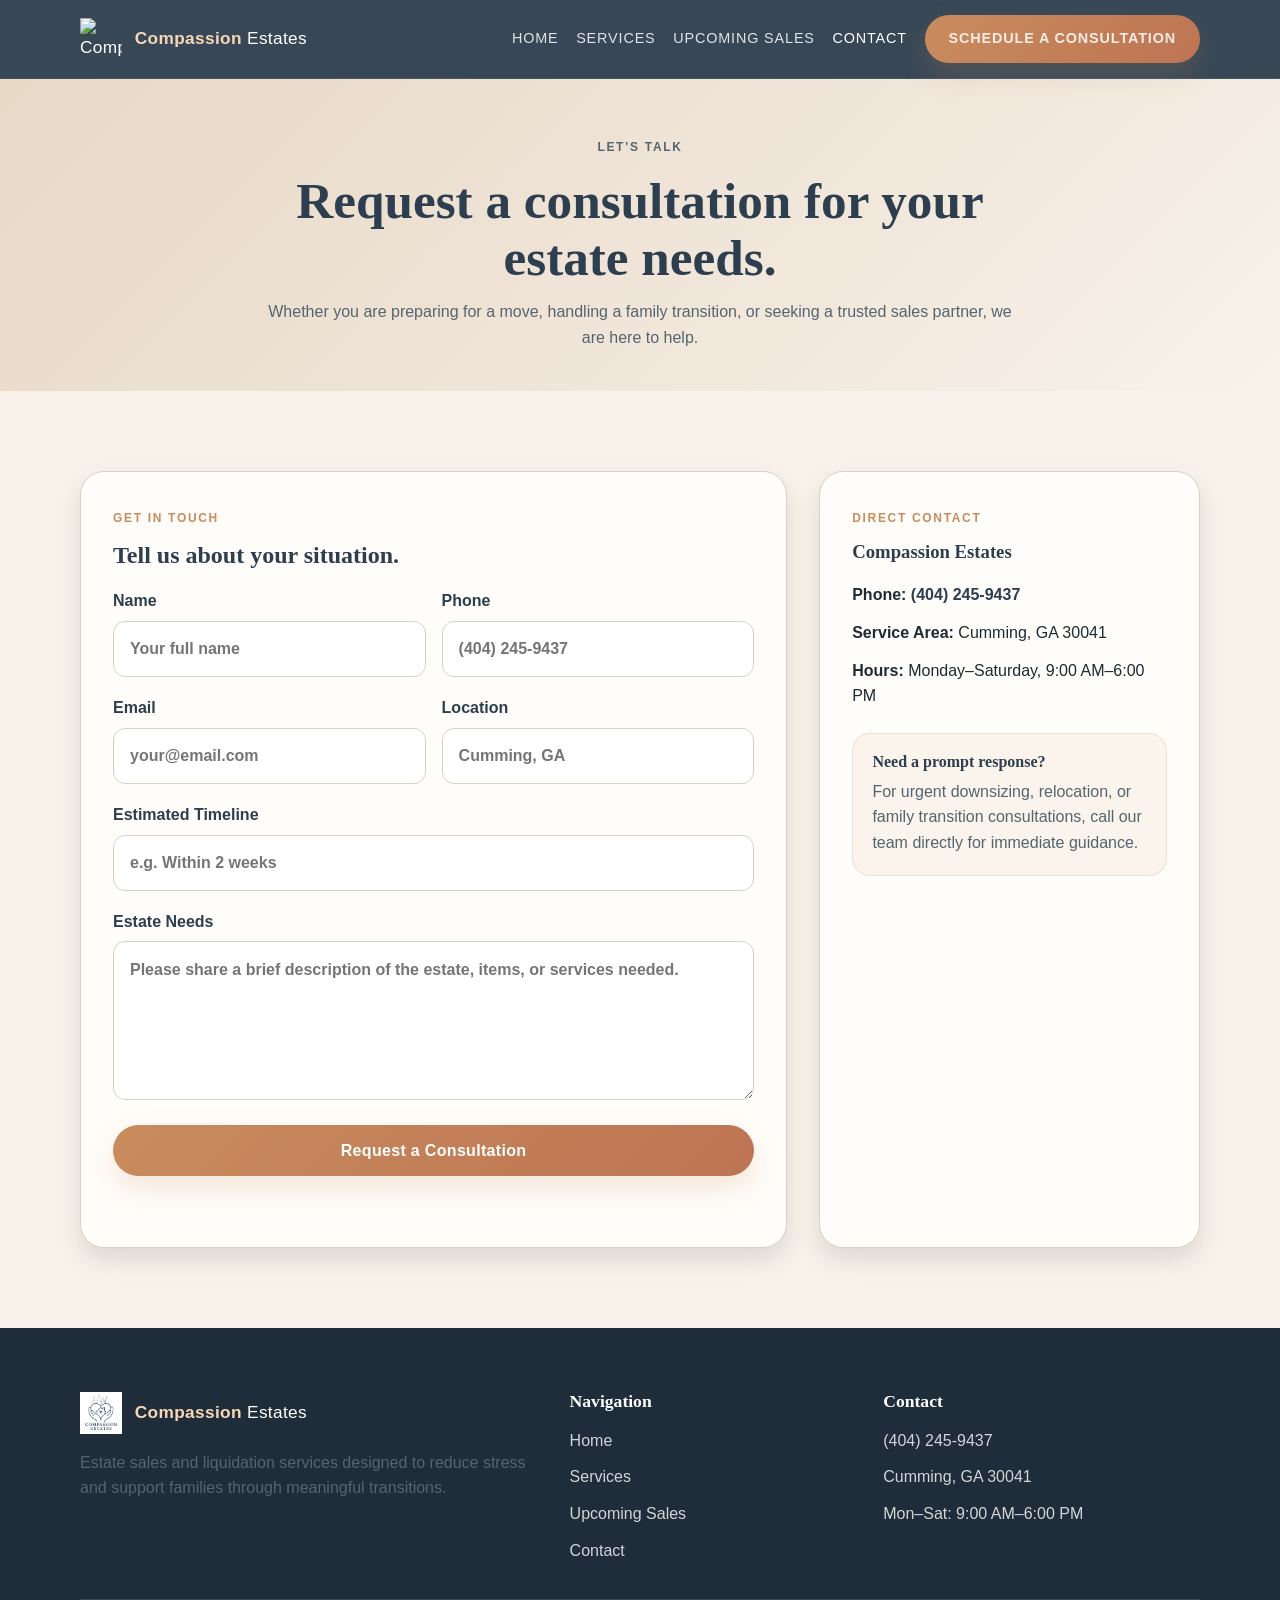
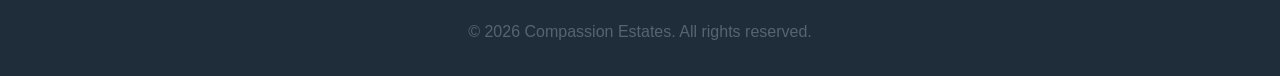
==== contact.html @ d1c79987 "Fix footer logo branding" ====
<!DOCTYPE html>
<html lang="en">
  <head>
    <meta charset="UTF-8" />
    <meta name="viewport" content="width=device-width, initial-scale=1.0" />
    <meta
      name="description"
      content="Request a compassionate consultation with Compassion Estates for estate sales, downsizing, and liquidation support in Cumming, GA."
    />
    <title>Contact & Consultation | Compassion Estates</title>
    <link rel="icon" type="image/svg+xml" href="public/logo-mark.svg" />
    <link rel="stylesheet" href="style.css" />
  </head>
  <body>
    <header class="site-header">
      <div class="container header-inner">
        <a class="brand" href="index.html" aria-label="Compassion Estates home page">
          <img src="public/logo-mark.svg" alt="Compassion Estates logo" />
          <span><strong>Compassion</strong> Estates</span>
        </a>

        <button class="nav-toggle" aria-label="Toggle navigation" aria-expanded="false">
          Menu
        </button>

        <nav class="nav-links" aria-label="Main navigation">
          <a href="index.html">Home</a>
          <a href="services.html">Services</a>
          <a href="sales.html">Upcoming Sales</a>
          <a href="contact.html" class="active">Contact</a>
          <a class="btn btn-primary" href="contact.html">Schedule a Consultation</a>
        </nav>
      </div>
    </header>

    <main>
      <section class="page-hero compact">
        <div class="container narrow">
          <p class="eyebrow">Let’s talk</p>
          <h1>Request a consultation for your estate needs.</h1>
          <p>
            Whether you are preparing for a move, handling a family transition, or seeking a trusted sales partner, we are here to help.
          </p>
        </div>
      </section>

      <section class="section contact-layout">
        <div class="container contact-grid">
          <div class="contact-panel">
            <p class="eyebrow accent">Get in touch</p>
            <h2>Tell us about your situation.</h2>
            <form id="contact-form" novalidate>
              <div class="form-row">
                <label>
                  Name
                  <input type="text" name="name" placeholder="Your full name" />
                </label>
                <label>
                  Phone
                  <input type="tel" name="phone" placeholder="(404) 245-9437" />
                </label>
              </div>

              <div class="form-row">
                <label>
                  Email
                  <input type="email" name="email" placeholder="your@email.com" />
                </label>
                <label>
                  Location
                  <input type="text" name="location" placeholder="Cumming, GA" />
                </label>
              </div>

              <label>
                Estimated Timeline
                <input type="text" name="timeline" placeholder="e.g. Within 2 weeks" />
              </label>

              <label>
                Estate Needs
                <textarea name="description" rows="5" placeholder="Please share a brief description of the estate, items, or services needed."></textarea>
              </label>

              <button type="submit" class="btn btn-primary btn-wide">Request a Consultation</button>
              <p class="form-message" aria-live="polite"></p>
            </form>
          </div>

          <aside class="info-panel contact-details">
            <p class="eyebrow accent">Direct contact</p>
            <h3>Compassion Estates</h3>
            <ul class="detail-list">
              <li><strong>Phone:</strong> <a href="tel:4042459437">(404) 245-9437</a></li>
              <li><strong>Service Area:</strong> Cumming, GA 30041</li>
              <li><strong>Hours:</strong> Monday–Saturday, 9:00 AM–6:00 PM</li>
            </ul>

            <div class="mini-card">
              <h4>Need a prompt response?</h4>
              <p>For urgent downsizing, relocation, or family transition consultations, call our team directly for immediate guidance.</p>
            </div>
          </aside>
        </div>
      </section>
    </main>

    <footer class="site-footer">
      <div class="container footer-grid">
        <div>
          <a class="brand footer-brand" href="index.html">
            <img src="images/Logo.jpg" alt="Compassion Estates logo" />
            <span><strong>Compassion</strong> Estates</span>
          </a>
          <p>Estate sales and liquidation services designed to reduce stress and support families through meaningful transitions.</p>
        </div>

        <div>
          <h3>Navigation</h3>
          <ul class="footer-links">
            <li><a href="index.html">Home</a></li>
            <li><a href="services.html">Services</a></li>
            <li><a href="sales.html">Upcoming Sales</a></li>
            <li><a href="contact.html">Contact</a></li>
          </ul>
        </div>

        <div>
          <h3>Contact</h3>
          <ul class="footer-links">
            <li><a href="tel:4042459437">(404) 245-9437</a></li>
            <li>Cumming, GA 30041</li>
            <li>Mon–Sat: 9:00 AM–6:00 PM</li>
          </ul>
        </div>
      </div>

      <div class="container footer-bottom">
        <p>© <span id="year"></span> Compassion Estates. All rights reserved.</p>
      </div>
    </footer>

    <script src="script.js"></script>
  </body>
</html>
---- style.css ----
:root {
  --bg: #f8f2ea;
  --panel: #fffdf9;
  --section-soft: #f1ebe3;
  --deep-navy: #2d3e4f;
  --navy: #3d5168;
  --slate: #5a6b7a;
  --warm: #c98c5d;
  --gold: #d9b57d;
  --sage: #dfe7e1;
  --line: #d9d1c7;
  --ink: #1e2b33;
  --muted: #54656f;
  --success: #2d6a4f;
  --danger: #b65252;
  --shadow: rgba(29, 42, 52, 0.12);
}

* {
  box-sizing: border-box;
  margin: 0;
  padding: 0;
}

html {
  scroll-behavior: smooth;
}

body {
  margin: 0;
  background: var(--bg);
  color: var(--ink);
  font-family: "Segoe UI", Arial, sans-serif;
  line-height: 1.6;
}

img {
  max-width: 100%;
  display: block;
}

a {
  color: inherit;
  text-decoration: none;
}

button,
input,
textarea {
  font: inherit;
}

.container {
  width: min(1120px, calc(100% - 2rem));
  margin: 0 auto;
}

.site-header {
  position: sticky;
  top: 0;
  z-index: 20;
  background: rgba(45, 62, 79, 0.95);
  backdrop-filter: blur(6px);
  border-bottom: 1px solid rgba(255, 255, 255, 0.08);
}

.header-inner {
  display: flex;
  align-items: center;
  justify-content: space-between;
  gap: 1rem;
  min-height: 78px;
}

.brand {
  display: inline-flex;
  align-items: center;
  gap: 0.8rem;
  color: #fff;
  font-size: 1.08rem;
  letter-spacing: 0.02em;
}

.brand img {
  width: 42px;
  height: 42px;
}

.brand strong {
  color: #f7d8b5;
}

.nav-links {
  display: flex;
  align-items: center;
  gap: 1.1rem;
}

.nav-links a {
  color: rgba(255, 255, 255, 0.85);
  font-size: 0.9rem;
  text-transform: uppercase;
  letter-spacing: 0.06em;
  transition: color 0.2s ease;
}

.nav-links a:hover,
.nav-links a.active {
  color: #fff;
}

.nav-toggle {
  display: none;
  border: 1px solid rgba(255, 255, 255, 0.3);
  background: transparent;
  color: white;
  padding: 0.45rem 0.8rem;
  border-radius: 999px;
  cursor: pointer;
}

.btn {
  display: inline-flex;
  align-items: center;
  justify-content: center;
  border-radius: 999px;
  padding: 0.8rem 1.5rem;
  font-weight: 700;
  letter-spacing: 0.02em;
  transition: transform 0.2s ease, box-shadow 0.2s ease, background 0.2s ease;
}

.btn:hover {
  transform: translateY(-2px);
}

.btn-primary {
  background: linear-gradient(135deg, var(--warm), #bd7453);
  color: #fff;
  box-shadow: 0 12px 28px rgba(201, 140, 93, 0.2);
}

.btn-secondary {
  background: transparent;
  color: var(--deep-navy);
  border: 1px solid var(--deep-navy);
}

.hero {
  background: linear-gradient(135deg, #2d3e4f 0%, #4f6279 100%);
  color: white;
  padding: 5rem 0 4rem;
}

.hero-grid {
  display: grid;
  grid-template-columns: 1.15fr 0.85fr;
  align-items: center;
  gap: 3rem;
}

.eyebrow {
  display: inline-block;
  margin-bottom: 0.9rem;
  color: #f4d8b6;
  font-size: 0.75rem;
  font-weight: 700;
  letter-spacing: 0.14em;
  text-transform: uppercase;
}

.eyebrow.accent {
  color: var(--warm);
}

.hero h1,
h1, h2, h3, h4 {
  font-family: Georgia, "Times New Roman", serif;
  line-height: 1.12;
}

.hero h1 {
  font-size: clamp(2.8rem, 5vw, 5rem);
  max-width: 620px;
  margin-bottom: 1rem;
}

.hero-copy p {
  max-width: 600px;
  font-size: 1.08rem;
  color: rgba(255, 255, 255, 0.8);
}

.hero-actions {
  display: flex;
  flex-wrap: wrap;
  gap: 1rem;
  margin: 2rem 0 1.5rem;
}

.trust-list {
  list-style: none;
  display: flex;
  flex-wrap: wrap;
  gap: 1rem 1.5rem;
  color: rgba(255, 255, 255, 0.8);
  font-size: 0.92rem;
}

.trust-list li::before {
  content: "✓";
  color: #f4d8b6;
  margin-right: 0.6rem;
}

.hero-visual {
  border-radius: 28px;
  overflow: hidden;
  box-shadow: 0 28px 56px rgba(0, 0, 0, 0.25);
}

.hero-visual img {
  width: 100%;
  height: 620px;
  object-fit: cover;
}

.section {
  padding: 5rem 0;
}

.section-header {
  max-width: 680px;
  margin-bottom: 2.5rem;
}

.section-header h2 {
  font-size: clamp(2.1rem, 3vw, 3rem);
  color: var(--deep-navy);
}

.card-grid {
  display: grid;
  gap: 1.5rem;
}

.three-up {
  grid-template-columns: repeat(3, minmax(0, 1fr));
}

.info-card {
  background: var(--panel);
  border: 1px solid var(--line);
  border-radius: 22px;
  padding: 2rem 1.5rem;
  box-shadow: 0 12px 28px var(--shadow);
}

.icon-wrap {
  width: 58px;
  height: 58px;
  border-radius: 16px;
  display: grid;
  place-items: center;
  background: rgba(201, 140, 93, 0.16);
  font-size: 1.8rem;
  margin-bottom: 1rem;
}

.info-card h3 {
  margin-bottom: 0.65rem;
  font-size: 1.5rem;
  color: var(--deep-navy);
}

.info-card p,
.two-column p,
blockquote,
footer p,
.contact-panel,
.info-panel,
.sale-body p,
.empty-state p,
.timeline-item p {
  color: var(--muted);
}

.soft-section {
  background: var(--section-soft);
}

.two-column {
  display: grid;
  grid-template-columns: 1.05fr 0.95fr;
  gap: 2rem;
  align-items: center;
}

.two-column h2 {
  margin-bottom: 1rem;
  font-size: clamp(2rem, 3vw, 2.6rem);
  color: var(--deep-navy);
}

.info-panel {
  background: var(--panel);
  border: 1px solid var(--line);
  border-radius: 24px;
  padding: 2rem;
  box-shadow: 0 18px 30px rgba(45, 62, 79, 0.08);
}

.check-list {
  list-style: none;
  display: grid;
  gap: 1rem;
}

.check-list li {
  position: relative;
  padding-left: 2rem;
  color: var(--ink);
  font-weight: 600;
}

.check-list li::before {
  content: "•";
  position: absolute;
  left: 0;
  top: 0;
  color: var(--warm);
  font-size: 2rem;
  line-height: 1;
}

.testimonial-wrap {
  text-align: center;
}

blockquote {
  max-width: 760px;
  margin: 0 auto;
  padding: 2rem 2.5rem;
  border-left: 4px solid var(--warm);
  font-size: clamp(1.2rem, 2vw, 1.7rem);
  line-height: 1.5;
  background: rgba(255, 255, 255, 0.6);
  border-radius: 12px;
}

.page-hero {
  background: linear-gradient(135deg, #e7d9c6, #efe4d7 50%, #f8f2ea);
  padding: 4rem 0 2.5rem;
}

.page-hero.compact {
  padding-top: 3.4rem;
}

.narrow {
  max-width: 760px;
  text-align: center;
}

.page-hero h1 {
  font-size: clamp(2.2rem, 4vw, 4rem);
  color: var(--deep-navy);
  margin-bottom: 0.8rem;
}

.page-hero p {
  color: var(--muted);
}

.timeline {
  display: grid;
  gap: 1.5rem;
}

.timeline-item {
  display: grid;
  grid-template-columns: 80px 1fr;
  gap: 1.25rem;
  align-items: start;
  background: var(--panel);
  border: 1px solid var(--line);
  border-radius: 22px;
  padding: 1.5rem;
  box-shadow: 0 10px 20px var(--shadow);
}

.timeline-number {
  display: grid;
  place-items: center;
  width: 72px;
  height: 72px;
  border-radius: 18px;
  background: rgba(201, 140, 93, 0.14);
  color: var(--deep-navy);
  font-weight: 800;
}

.timeline-item h3 {
  margin-bottom: 0.5rem;
  color: var(--deep-navy);
  font-size: 1.5rem;
}

.sales-grid {
  display: grid;
  grid-template-columns: repeat(2, minmax(0, 1fr));
  gap: 1.5rem;
}

.sale-card {
  overflow: hidden;
  background: var(--panel);
  border: 1px solid var(--line);
  border-radius: 24px;
  box-shadow: 0 12px 24px var(--shadow);
}

.sale-card img {
  width: 100%;
  height: 250px;
  object-fit: cover;
  cursor: pointer;
}

.sale-body {
  padding: 1.5rem;
}

.sale-meta {
  display: flex;
  justify-content: space-between;
  gap: 1rem;
  color: var(--warm);
  font-size: 0.82rem;
  font-weight: 700;
  text-transform: uppercase;
  letter-spacing: 0.08em;
  margin-bottom: 0.8rem;
}

.sale-body h3 {
  color: var(--deep-navy);
  margin-bottom: 0.75rem;
  font-size: 1.8rem;
}

.sale-body ul {
  list-style: none;
  margin-top: 1rem;
  display: grid;
  gap: 0.5rem;
  color: var(--ink);
}

.sale-body li::before {
  content: "•";
  color: var(--warm);
  margin-right: 0.55rem;
}

.empty-state {
  margin-top: 2rem;
  background: var(--panel);
  border: 1px solid var(--line);
  border-radius: 22px;
  padding: 2rem;
  text-align: center;
}

.empty-state h3 {
  margin-bottom: 0.75rem;
  color: var(--deep-navy);
  font-size: 1.8rem;
}

.contact-grid {
  display: grid;
  grid-template-columns: 1.3fr 0.7fr;
  gap: 2rem;
}

.contact-panel,
.info-panel {
  background: var(--panel);
  border: 1px solid var(--line);
  border-radius: 24px;
  padding: 2rem;
  box-shadow: 0 12px 24px var(--shadow);
}

.contact-panel h2,
.contact-details h3 {
  color: var(--deep-navy);
  margin-bottom: 1.2rem;
}

.form-row {
  display: grid;
  grid-template-columns: repeat(2, minmax(0, 1fr));
  gap: 1rem;
}

#contact-form label {
  display: block;
  margin-bottom: 1.1rem;
  color: var(--deep-navy);
  font-weight: 700;
}

#contact-form input,
#contact-form textarea {
  width: 100%;
  margin-top: 0.45rem;
  border: 1px solid var(--line);
  border-radius: 12px;
  background: white;
  padding: 0.9rem 1rem;
  color: var(--ink);
}

#contact-form input:focus,
#contact-form textarea:focus {
  outline: 2px solid rgba(201, 140, 93, 0.45);
  border-color: rgba(201, 140, 93, 0.6);
}

textarea {
  resize: vertical;
  min-height: 120px;
}

.btn-wide {
  width: 100%;
  border: 0;
  cursor: pointer;
}

.form-message {
  margin-top: 1rem;
  min-height: 1.4em;
  font-weight: 700;
}

.form-message.error {
  color: var(--danger);
}

.form-message.success {
  color: var(--success);
}

.detail-list {
  list-style: none;
  display: grid;
  gap: 0.75rem;
  margin: 1rem 0 1.5rem;
  color: var(--ink);
}

.detail-list a {
  color: var(--deep-navy);
  font-weight: 700;
}

.mini-card {
  background: rgba(201, 140, 93, 0.08);
  border: 1px solid rgba(201, 140, 93, 0.2);
  border-radius: 18px;
  padding: 1.2rem;
}

.mini-card h4 {
  margin-bottom: 0.5rem;
  color: var(--deep-navy);
}

.site-footer {
  background: #1f2d3a;
  color: rgba(255, 255, 255, 0.8);
  padding-top: 4rem;
}

.footer-grid {
  display: grid;
  grid-template-columns: 1.3fr 0.8fr 0.9fr;
  gap: 2rem;
  padding-bottom: 2.2rem;
}

.footer-brand {
  margin-bottom: 1rem;
}

.site-footer h3 {
  margin-bottom: 1rem;
  font-size: 1.1rem;
  color: white;
}

.footer-links {
  list-style: none;
  display: grid;
  gap: 0.7rem;
}

.footer-links a {
  color: rgba(255, 255, 255, 0.8);
}

.footer-bottom {
  border-top: 1px solid rgba(255, 255, 255, 0.12);
  padding: 1.2rem 0 2rem;
  text-align: center;
}

.lightbox {
  position: fixed;
  inset: 0;
  background: rgba(12, 16, 20, 0.8);
  display: none;
  align-items: center;
  justify-content: center;
  padding: 2rem;
  z-index: 50;
}

.lightbox.visible {
  display: flex;
}

.lightbox img {
  max-width: min(900px, 90vw);
  max-height: 75vh;
  border-radius: 18px;
  object-fit: cover;
  box-shadow: 0 25px 50px rgba(0, 0, 0, 0.35);
}

.lightbox p {
  position: absolute;
  bottom: 2.5rem;
  left: 50%;
  transform: translateX(-50%);
  background: rgba(0, 0, 0, 0.55);
  color: white;
  padding: 0.7rem 1rem;
  border-radius: 999px;
}

.lightbox-close {
  position: absolute;
  top: 1.4rem;
  right: 1.6rem;
  width: 42px;
  height: 42px;
  border-radius: 50%;
  border: none;
  background: rgba(255,255,255,0.14);
  color: white;
  font-size: 2rem;
  cursor: pointer;
}

@media (max-width: 900px) {
  .hero-grid,
  .two-column,
  .contact-grid,
  .footer-grid,
  .sales-grid {
    grid-template-columns: 1fr;
  }

  .three-up {
    grid-template-columns: repeat(2, minmax(0, 1fr));
  }

  .hero-visual img {
    height: 440px;
  }
}

@media (max-width: 700px) {
  .nav-toggle {
    display: inline-flex;
  }

  .nav-links {
    position: absolute;
    top: 100%;
    left: 1rem;
    right: 1rem;
    display: none;
    flex-direction: column;
    align-items: flex-start;
    padding: 1rem;
    background: rgba(45, 62, 79, 0.98);
    border: 1px solid rgba(255,255,255,0.08);
    border-radius: 0 0 18px 18px;
  }

  .nav-links.is-open {
    display: flex;
  }

  .three-up,
  .form-row {
    grid-template-columns: 1fr;
  }

  .hero {
    padding-top: 4rem;
  }

  .section {
    padding: 4rem 0;
  }

  .timeline-item {
    grid-template-columns: 1fr;
  }

  .timeline-number {
    width: 56px;
    height: 56px;
  }
}
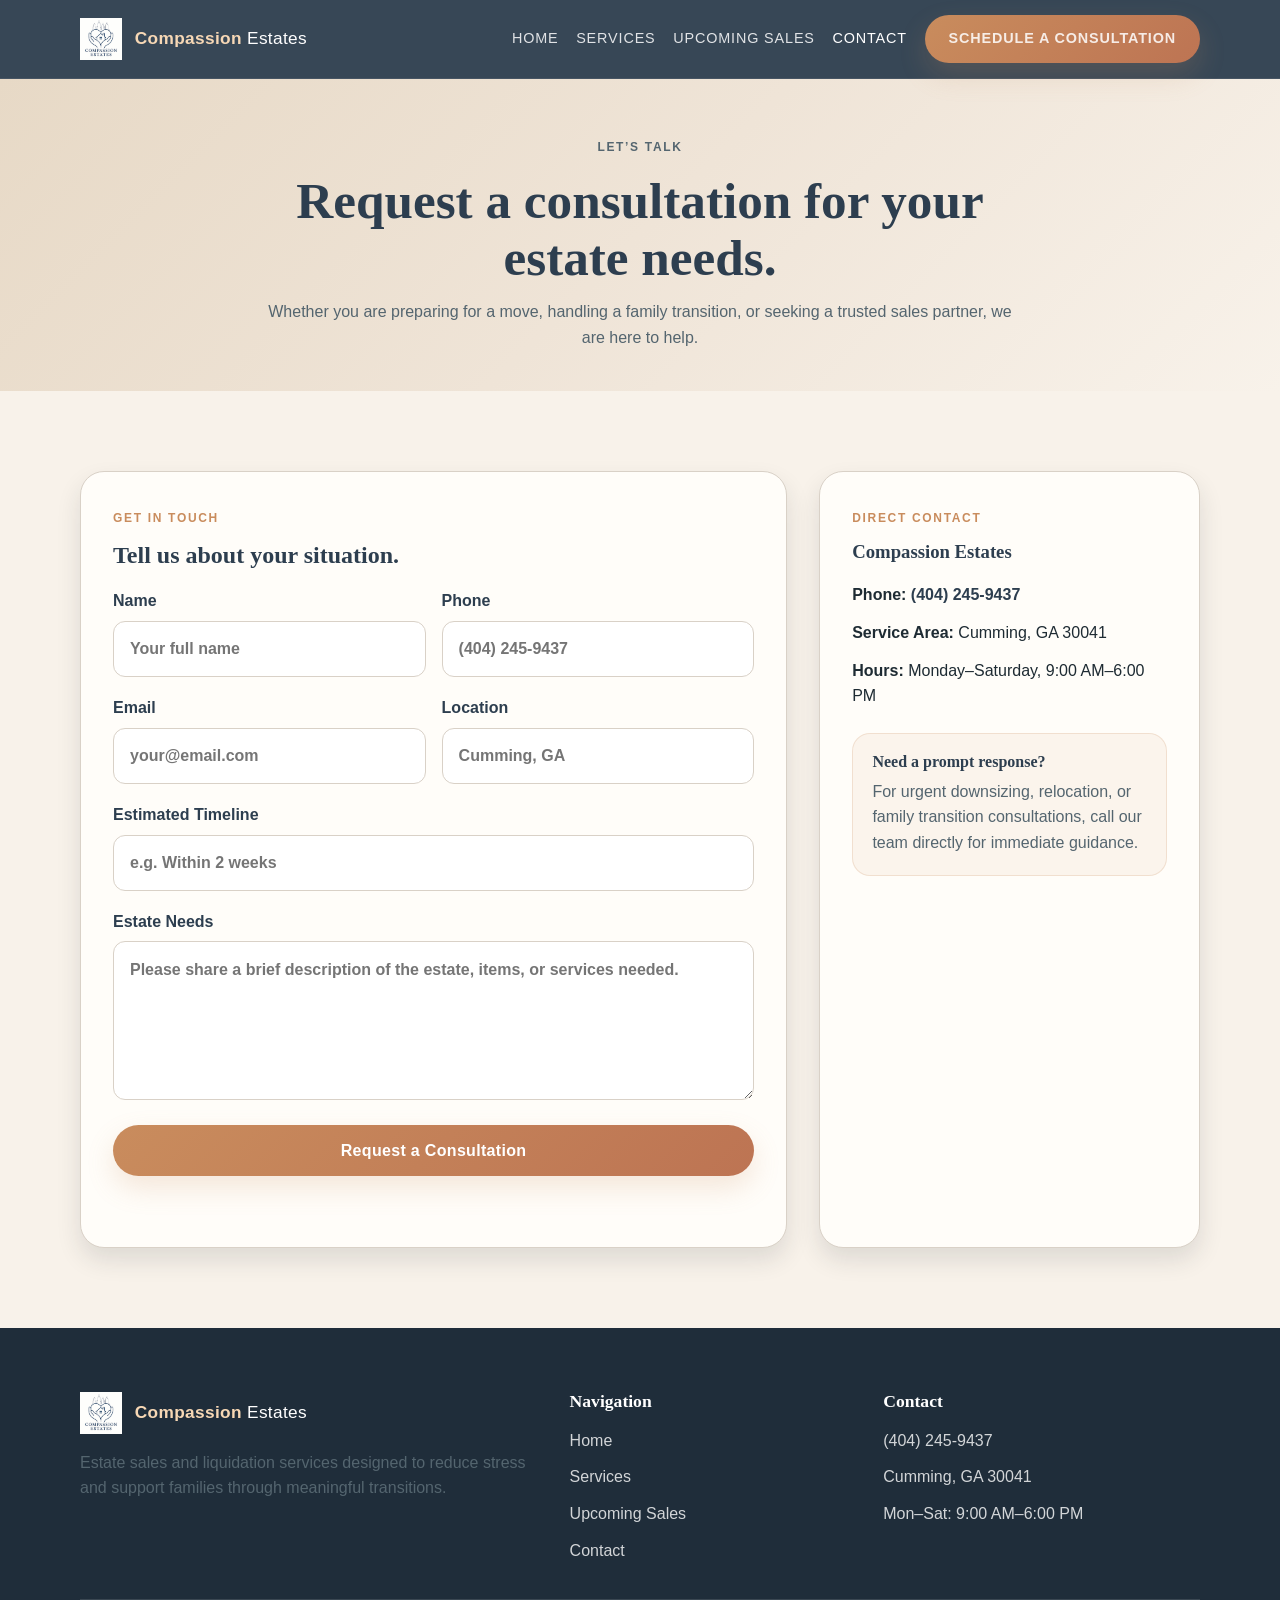
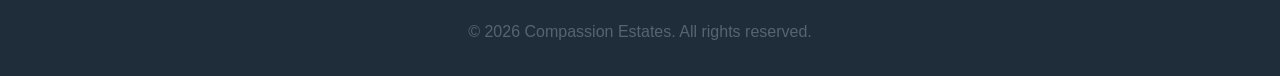
==== commit d96df4a8: "Fix business logo branding across pages" ====
--- a/contact.html
+++ b/contact.html
@@ -8,14 +8,14 @@
       content="Request a compassionate consultation with Compassion Estates for estate sales, downsizing, and liquidation support in Cumming, GA."
     />
     <title>Contact & Consultation | Compassion Estates</title>
-    <link rel="icon" type="image/svg+xml" href="public/logo-mark.svg" />
+    <link rel="icon" type="image/jpg" href="images/Logo.jpg" />
     <link rel="stylesheet" href="style.css" />
   </head>
   <body>
     <header class="site-header">
       <div class="container header-inner">
         <a class="brand" href="index.html" aria-label="Compassion Estates home page">
-          <img src="public/logo-mark.svg" alt="Compassion Estates logo" />
+          <img src="images/Logo.jpg" alt="Compassion Estates logo" />
           <span><strong>Compassion</strong> Estates</span>
         </a>
 
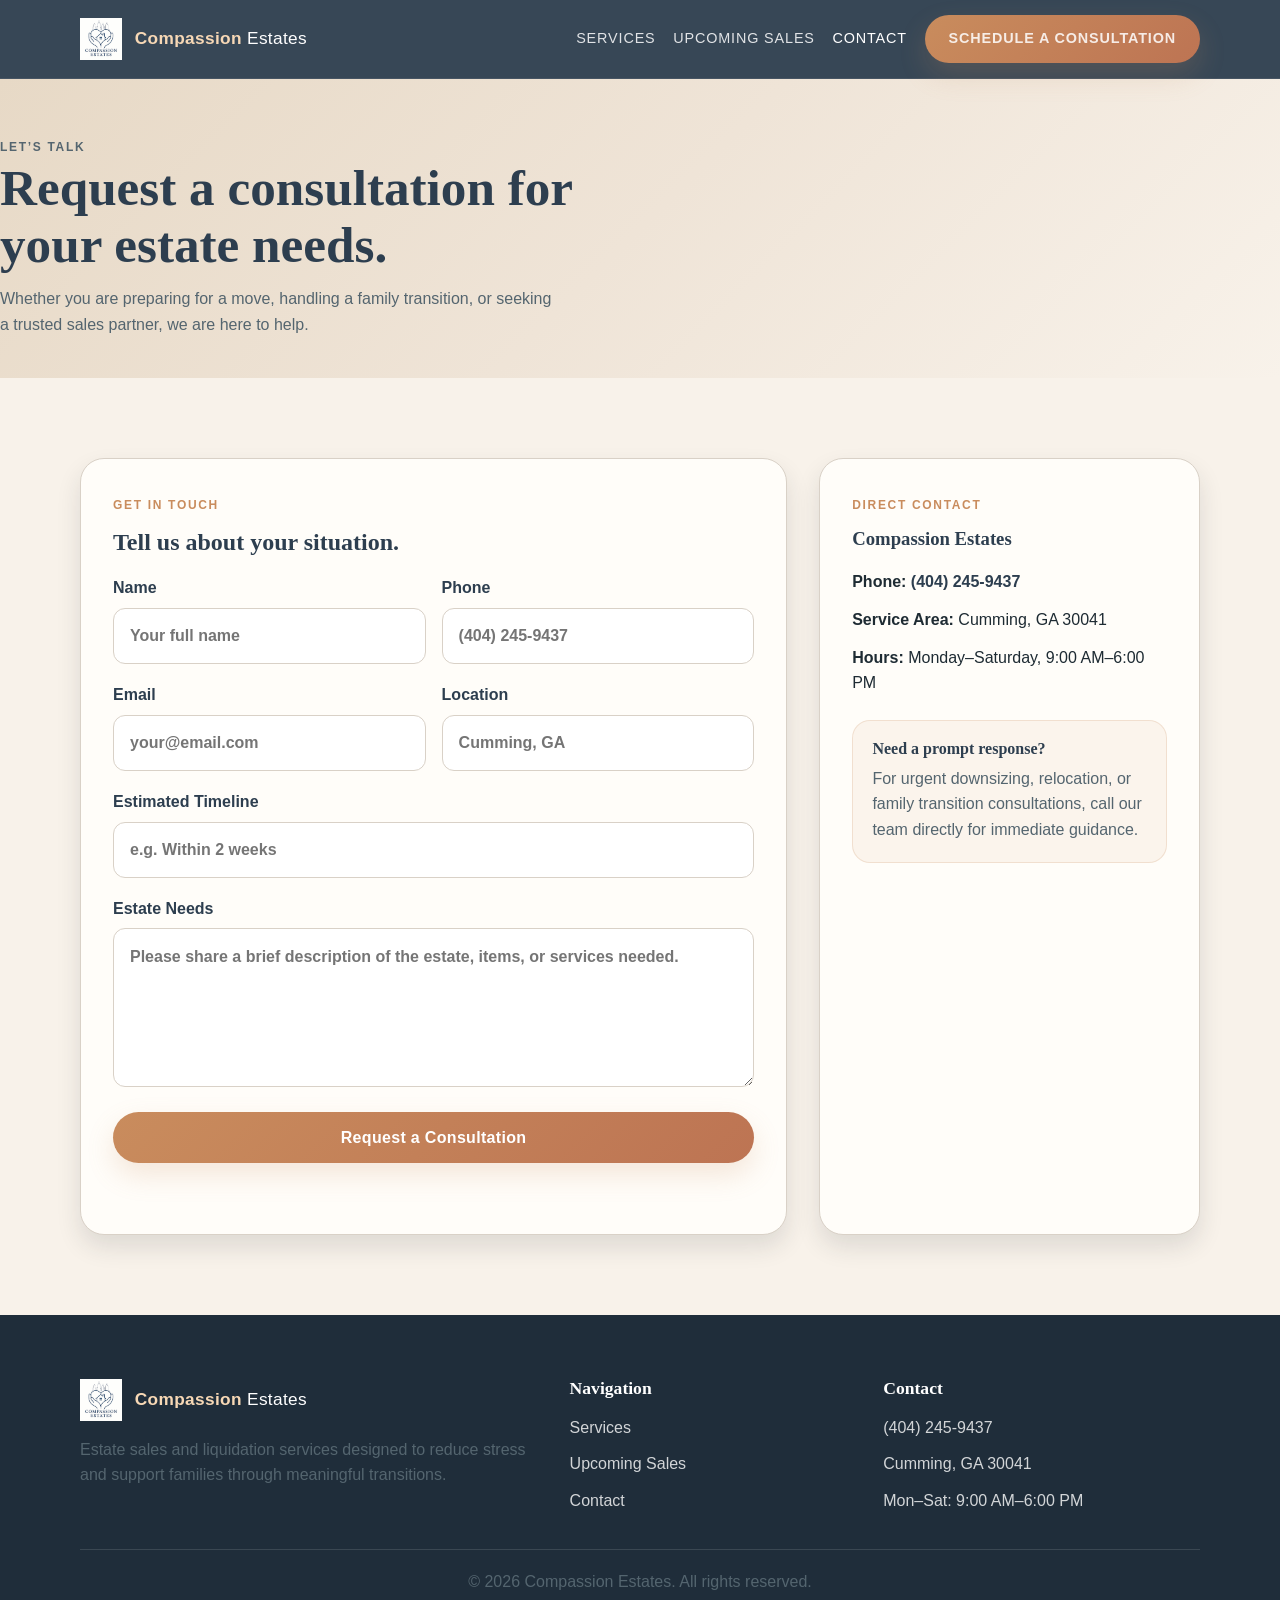
==== commit 23f4f41c: "Restore contact flow and remove redundant home links" ====
--- a/contact.html
+++ b/contact.html
@@ -14,7 +14,7 @@
   <body>
     <header class="site-header">
       <div class="container header-inner">
-        <a class="brand" href="index.html" aria-label="Compassion Estates home page">
+        <a class="brand" aria-label="Compassion Estates home page">
           <img src="images/Logo.jpg" alt="Compassion Estates logo" />
           <span><strong>Compassion</strong> Estates</span>
         </a>
@@ -24,7 +24,6 @@
         </button>
 
         <nav class="nav-links" aria-label="Main navigation">
-          <a href="index.html">Home</a>
           <a href="services.html">Services</a>
           <a href="sales.html">Upcoming Sales</a>
           <a href="contact.html" class="active">Contact</a>
@@ -108,7 +107,7 @@
     <footer class="site-footer">
       <div class="container footer-grid">
         <div>
-          <a class="brand footer-brand" href="index.html">
+          <a class="brand footer-brand" aria-label="Compassion Estates home page">
             <img src="images/Logo.jpg" alt="Compassion Estates logo" />
             <span><strong>Compassion</strong> Estates</span>
           </a>
@@ -118,7 +117,6 @@
         <div>
           <h3>Navigation</h3>
           <ul class="footer-links">
-            <li><a href="index.html">Home</a></li>
             <li><a href="services.html">Services</a></li>
             <li><a href="sales.html">Upcoming Sales</a></li>
             <li><a href="contact.html">Contact</a></li>
--- a/style.css
+++ b/style.css
@@ -55,6 +55,16 @@
   margin: 0 auto;
 }
 
+.section-header,
+.hero-copy-block,
+.two-column > div,
+.testimonial-wrap > div,
+.page-hero .narrow,
+blockquote {
+  width: min(100%, 760px);
+  margin-left: 0;
+}
+
 .site-header {
   position: sticky;
   top: 0;
@@ -185,10 +195,26 @@
   margin-bottom: 1rem;
 }
 
-.hero-copy p {
+.hero-copy-block {
   max-width: 600px;
+  width: min(100%, 600px);
+  margin-top: 1rem;
+  background: rgba(255, 255, 255, 0.06);
+  border: 1px solid rgba(255, 255, 255, 0.12);
+  border-radius: 18px;
+  padding: 1.25rem 1.35rem;
+  box-shadow: 0 14px 30px rgba(15, 22, 31, 0.12);
+}
+
+.hero-copy-block p {
+  max-width: none;
   font-size: 1.08rem;
   color: rgba(255, 255, 255, 0.8);
+  background: transparent;
+  border: 0;
+  border-radius: 0;
+  padding: 0;
+  margin: 0;
 }
 
 .hero-actions {
@@ -230,6 +256,7 @@
 }
 
 .section-header {
+  width: min(100%, 680px);
   max-width: 680px;
   margin-bottom: 2.5rem;
 }
@@ -334,18 +361,33 @@
 }
 
 .testimonial-wrap {
+  display: block;
+}
+
+.testimonial-wrap > div {
+  width: 100%;
+}
+
+.testimonial-signoff {
+  margin: 1.25rem auto 0;
+  width: 100%;
   text-align: center;
+  font-size: clamp(1.2rem, 2vw, 1.6rem);
+  line-height: 1.5;
+}
+
+.testimonial-signoff strong {
+  font-weight: 700;
 }
 
 blockquote {
+  display: block;
   max-width: 760px;
-  margin: 0 auto;
-  padding: 2rem 2.5rem;
-  border-left: 4px solid var(--warm);
-  font-size: clamp(1.2rem, 2vw, 1.7rem);
-  line-height: 1.5;
-  background: rgba(255, 255, 255, 0.6);
-  border-radius: 12px;
+  margin: 1rem 0;
+  padding-left: 1rem;
+  border-left: 3px solid #c9a56a;
+  line-height: 1.7;
+  text-align: left;
 }
 
 .page-hero {
@@ -358,8 +400,10 @@
 }
 
 .narrow {
-  max-width: 760px;
-  text-align: center;
+  width: min(100%, 680px);
+  max-width: 680px;
+  margin: 0 auto;
+  text-align: left;
 }
 
 .page-hero h1 {
@@ -370,6 +414,8 @@
 
 .page-hero p {
   color: var(--muted);
+  max-width: 560px;
+  margin: 0;
 }
 
 .timeline {
@@ -730,3 +776,14 @@
   }
 }
 
+.blockquote-signoff {
+  margin-top: 1rem;
+  text-align: center;
+  font-size: 1.35rem;
+  line-height: 1.5;
+}
+
+.blockquote-signoff strong {
+  font-weight: 700;
+}
+
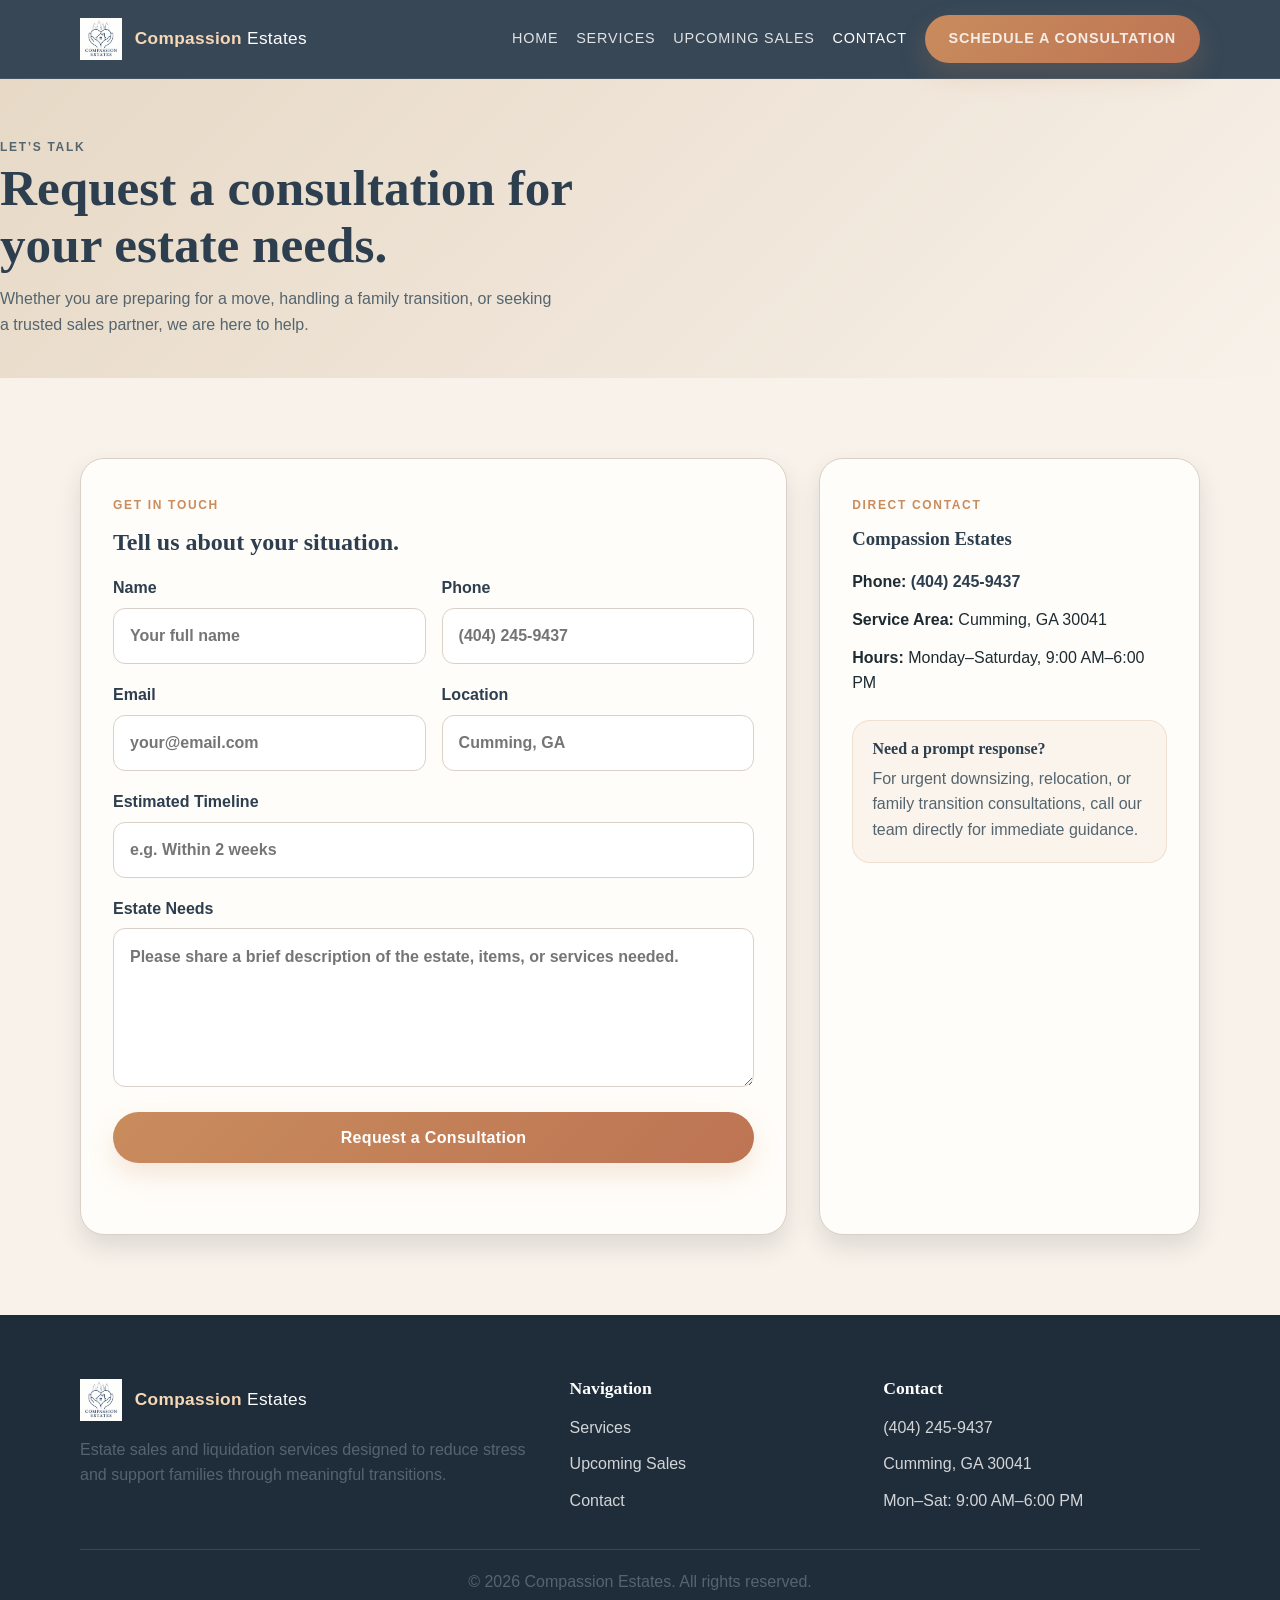
==== commit 60623294: "Restore home links and separate consultation CTA" ====
--- a/contact.html
+++ b/contact.html
@@ -14,7 +14,7 @@
   <body>
     <header class="site-header">
       <div class="container header-inner">
-        <a class="brand" aria-label="Compassion Estates home page">
+        <a class="brand" href="index.html" aria-label="Compassion Estates home page">
           <img src="images/Logo.jpg" alt="Compassion Estates logo" />
           <span><strong>Compassion</strong> Estates</span>
         </a>
@@ -24,6 +24,7 @@
         </button>
 
         <nav class="nav-links" aria-label="Main navigation">
+          <a href="index.html">Home</a>
           <a href="services.html">Services</a>
           <a href="sales.html">Upcoming Sales</a>
           <a href="contact.html" class="active">Contact</a>
--- a/style.css
+++ b/style.css
@@ -55,7 +55,6 @@
   margin: 0 auto;
 }
 
-.section-header,
 .hero-copy-block,
 .two-column > div,
 .testimonial-wrap > div,
@@ -256,9 +255,9 @@
 }
 
 .section-header {
-  width: min(100%, 680px);
-  max-width: 680px;
-  margin-bottom: 2.5rem;
+  width: 100%;
+  max-width: 1120px;
+  margin: 0 auto 2.5rem;
 }
 
 .section-header h2 {
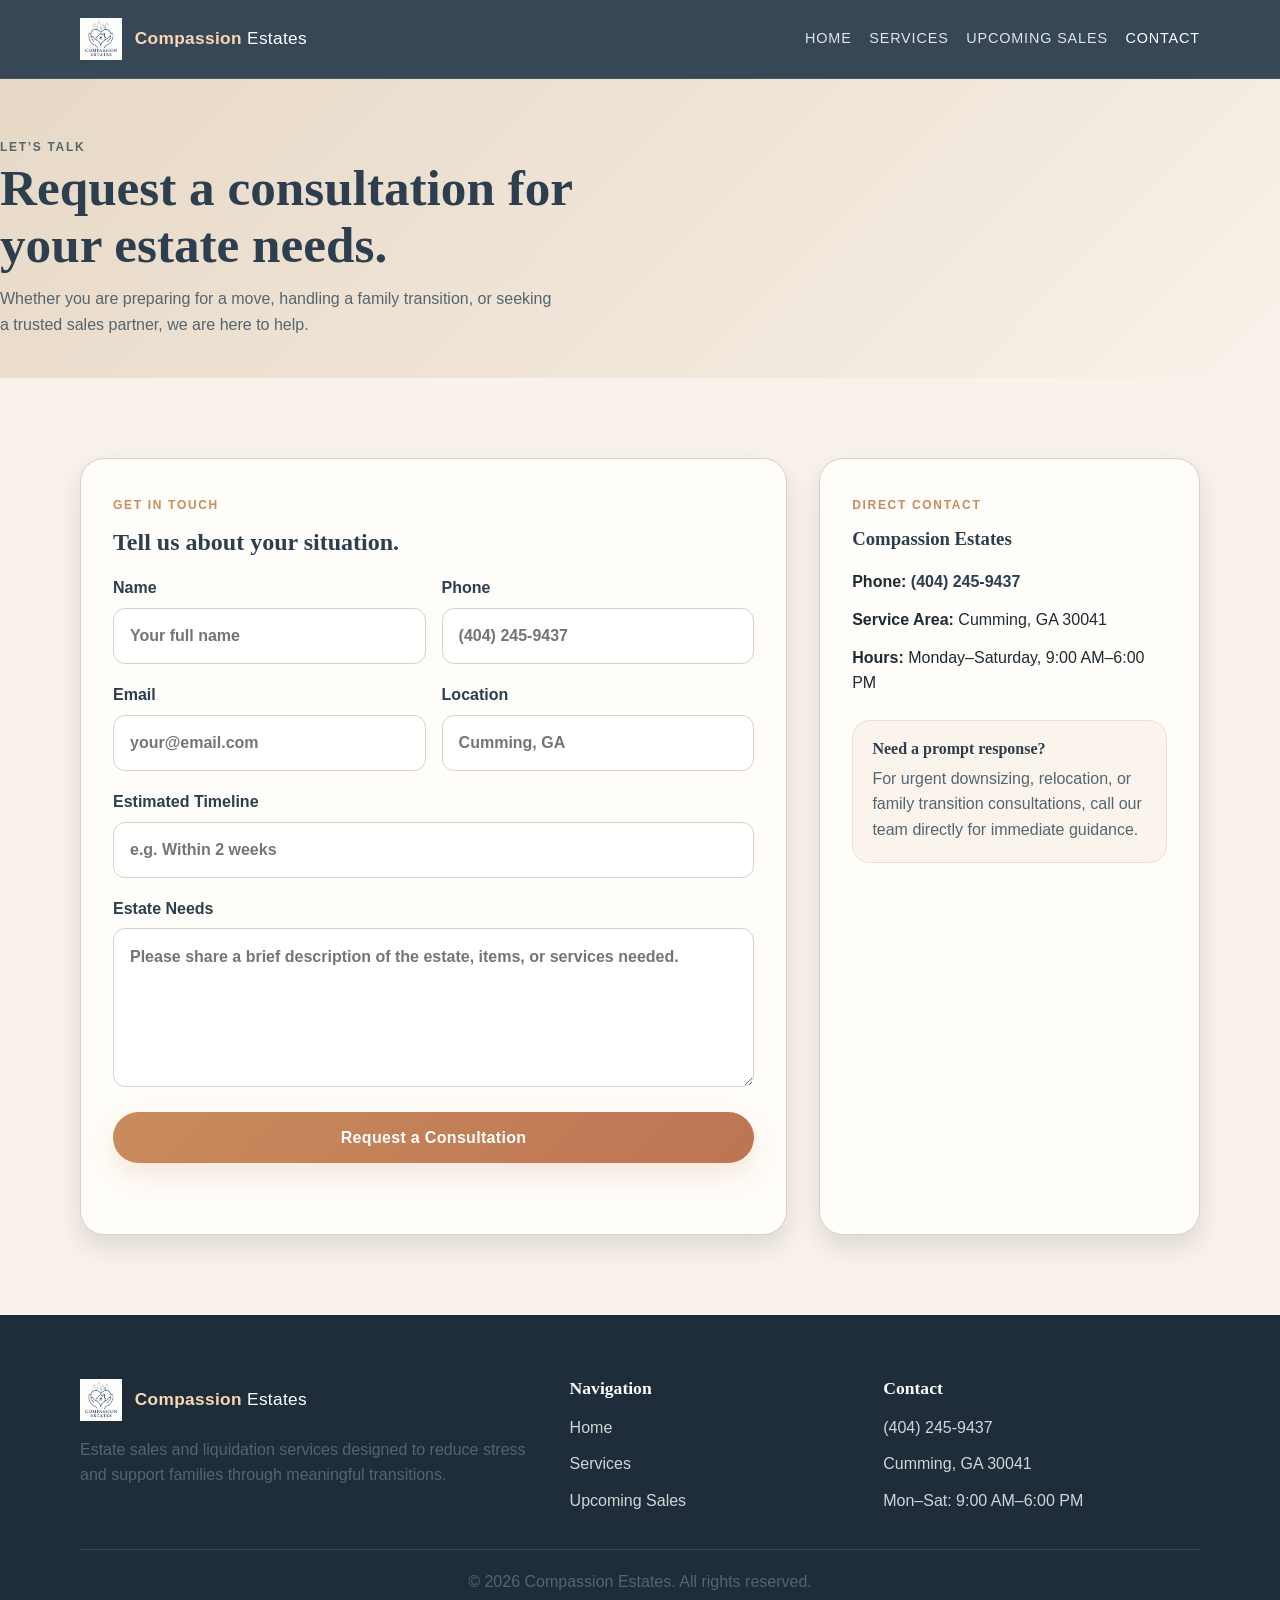
==== commit c18c2cb6: "Update site navigation and gallery styling" ====
--- a/contact.html
+++ b/contact.html
@@ -28,7 +28,6 @@
           <a href="services.html">Services</a>
           <a href="sales.html">Upcoming Sales</a>
           <a href="contact.html" class="active">Contact</a>
-          <a class="btn btn-primary" href="contact.html">Schedule a Consultation</a>
         </nav>
       </div>
     </header>
@@ -118,9 +117,9 @@
         <div>
           <h3>Navigation</h3>
           <ul class="footer-links">
+            <li><a href="index.html">Home</a></li>
             <li><a href="services.html">Services</a></li>
             <li><a href="sales.html">Upcoming Sales</a></li>
-            <li><a href="contact.html">Contact</a></li>
           </ul>
         </div>
 
--- a/style.css
+++ b/style.css
@@ -150,9 +150,10 @@
 }
 
 .btn-secondary {
-  background: transparent;
-  color: var(--deep-navy);
-  border: 1px solid var(--deep-navy);
+  background: linear-gradient(135deg, var(--warm), #bb6a4c);
+  color: #fff;
+  border: 1px solid transparent;
+  box-shadow: 0 12px 26px rgba(201, 140, 93, 0.22);
 }
 
 .hero {
@@ -203,6 +204,7 @@
   border-radius: 18px;
   padding: 1.25rem 1.35rem;
   box-shadow: 0 14px 30px rgba(15, 22, 31, 0.12);
+  text-align: center;
 }
 
 .hero-copy-block p {
@@ -218,9 +220,33 @@
 
 .hero-actions {
   display: flex;
+  justify-content: center;
+  align-items: center;
   flex-wrap: wrap;
   gap: 1rem;
   margin: 2rem 0 1.5rem;
+}
+
+.gallery-toggle {
+  border: 1px solid rgba(255, 255, 255, 0.35);
+  background: rgba(255, 255, 255, 0.06);
+  color: #fff;
+  border-radius: 999px;
+  padding: 0.8rem 1.2rem;
+  font-weight: 700;
+  letter-spacing: 0.04em;
+  cursor: pointer;
+  transition: background 0.2s ease, transform 0.2s ease;
+}
+
+.gallery-toggle:hover {
+  background: rgba(255, 255, 255, 0.12);
+  transform: translateY(-1px);
+}
+
+.gallery-toggle[aria-expanded="true"] {
+  background: rgba(201, 140, 93, 0.18);
+  border-color: rgba(244, 216, 182, 0.7);
 }
 
 .trust-list {
@@ -252,6 +278,44 @@
 
 .section {
   padding: 5rem 0;
+}
+
+.gallery-section {
+  background: rgba(255, 255, 255, 0.26);
+}
+
+.hidden-gallery {
+  display: none;
+}
+
+.visible-gallery {
+  display: block;
+}
+
+.photo-gallery {
+  display: grid;
+  grid-template-columns: repeat(4, minmax(0, 1fr));
+  gap: 1.4rem;
+}
+
+.gallery-item {
+  background: var(--panel);
+  border: 1px solid var(--line);
+  border-radius: 18px;
+  overflow: hidden;
+  box-shadow: 0 18px 30px rgba(29, 42, 52, 0.08);
+}
+
+.gallery-item img {
+  width: 100%;
+  height: 260px;
+  object-fit: cover;
+}
+
+.gallery-item figcaption {
+  padding: 1rem 1rem 1.1rem;
+  font-weight: 700;
+  color: var(--deep-navy);
 }
 
 .section-header {
@@ -415,6 +479,86 @@
   color: var(--muted);
   max-width: 560px;
   margin: 0;
+}
+
+.services-page .page-hero {
+  padding: 3.25rem 0 2.5rem;
+}
+
+.services-page .page-hero.compact {
+  padding-top: 3rem;
+}
+
+.services-page .narrow {
+  width: min(100%, 760px);
+  max-width: 760px;
+  margin: 0 auto 0 1.5rem;
+}
+
+.services-page .eyebrow {
+  margin-bottom: 0.8rem;
+  font-size: 0.75rem;
+  letter-spacing: 0.14em;
+}
+
+.services-page .page-hero h1 {
+  font-size: clamp(2.1rem, 3vw, 3rem);
+  margin-bottom: 0.8rem;
+  line-height: 1.2;
+}
+
+.services-page .page-hero p {
+  max-width: 650px;
+  font-size: 1.03rem;
+  line-height: 1.7;
+  margin: 0;
+}
+
+.services-page .section {
+  padding: 3.5rem 0 3rem;
+}
+
+.services-page .section-header {
+  width: min(100%, 760px);
+  margin: 0 auto 2rem;
+}
+
+.services-page .section-header h2 {
+  font-size: 1.75rem;
+  line-height: 1.2;
+  margin: 0;
+}
+
+.services-page .timeline {
+  width: min(100%, 760px);
+  margin: 0 auto;
+}
+
+.services-page .two-column {
+  width: min(100%, 760px);
+  margin: 0 auto;
+  gap: 1.5rem;
+  align-items: start;
+}
+
+.services-page .two-column h2 {
+  font-size: clamp(2rem, 3vw, 2.6rem);
+  line-height: 1.2;
+  margin-bottom: 0.75rem;
+}
+
+.services-page .two-column p {
+  font-size: 1.03rem;
+  line-height: 1.7;
+}
+
+.services-page .info-panel {
+  padding: 1.5rem 1.5rem 1.35rem;
+}
+
+.services-page .check-list li {
+  font-size: 1.02rem;
+  line-height: 1.6;
 }
 
 .timeline {
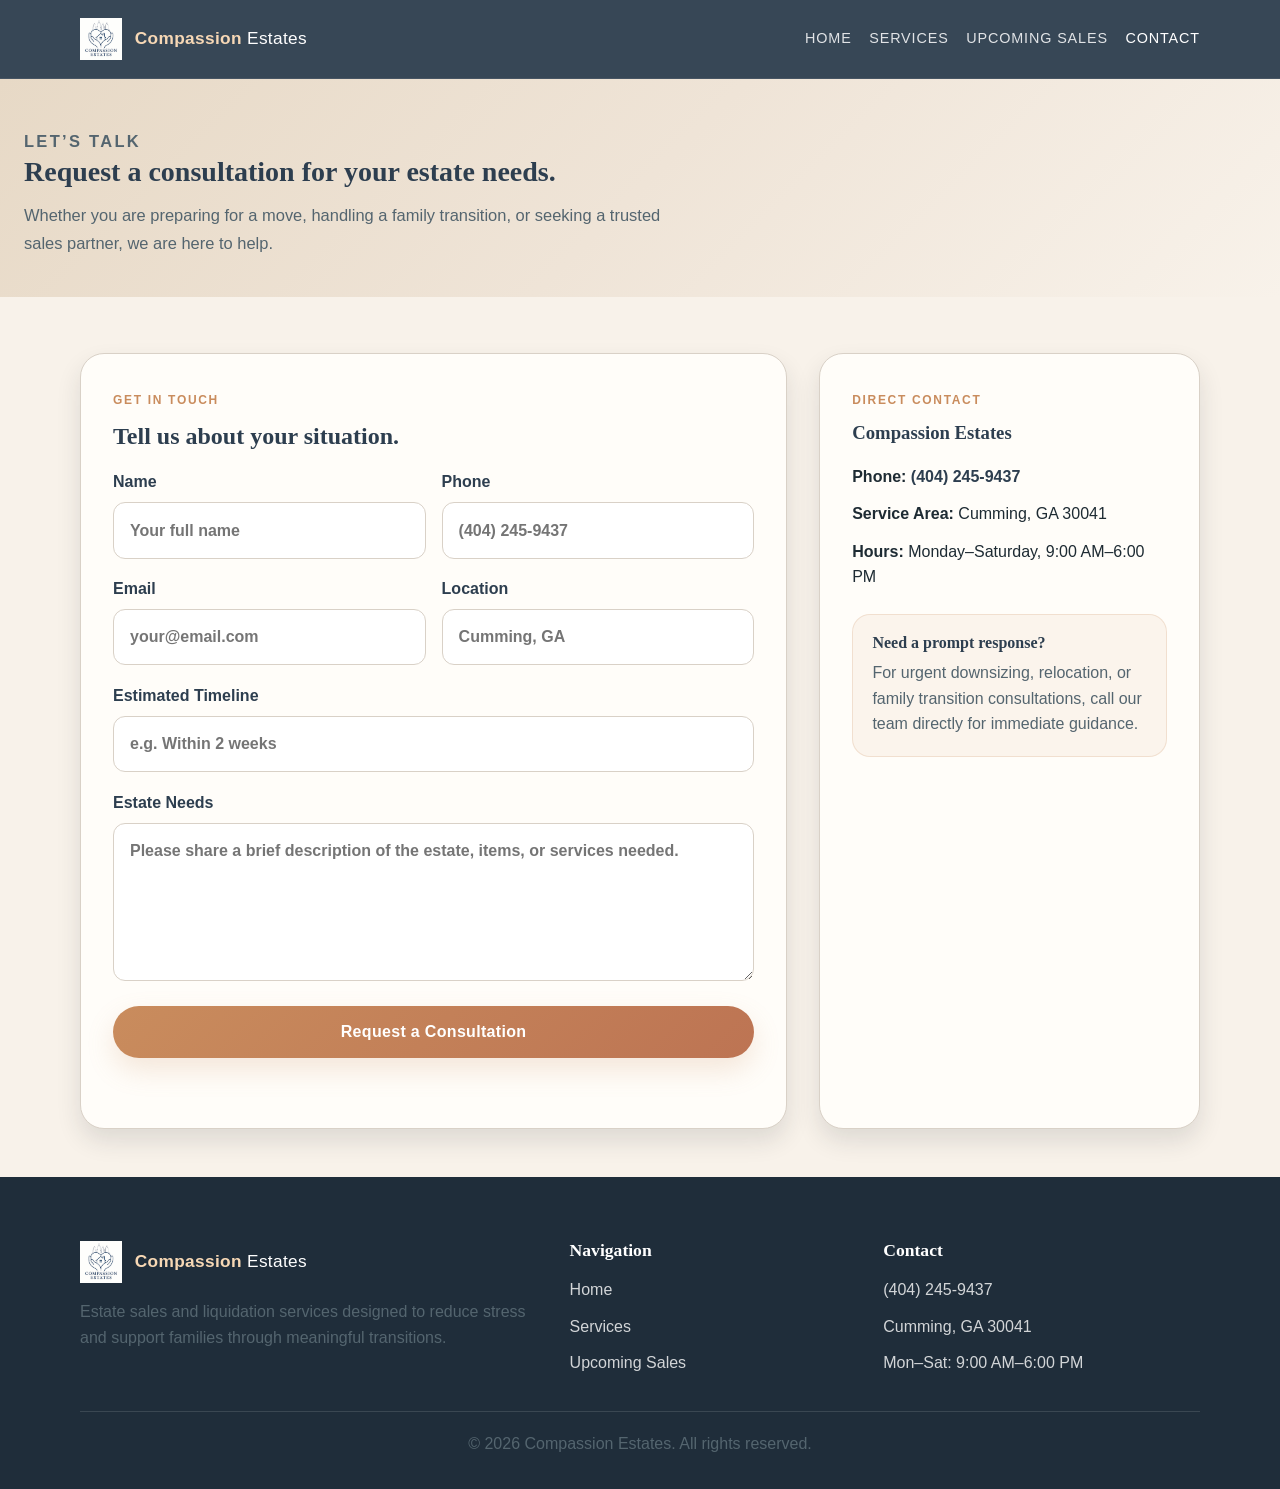
==== commit 76d13064: "Align page section styling" ====
--- a/contact.html
+++ b/contact.html
@@ -11,7 +11,7 @@
     <link rel="icon" type="image/jpg" href="images/Logo.jpg" />
     <link rel="stylesheet" href="style.css" />
   </head>
-  <body>
+  <body class="contact-page">
     <header class="site-header">
       <div class="container header-inner">
         <a class="brand" href="index.html" aria-label="Compassion Estates home page">
--- a/style.css
+++ b/style.css
@@ -561,6 +561,96 @@
   line-height: 1.6;
 }
 
+.sales-page .page-hero {
+  padding: 3.25rem 0 2.5rem;
+}
+
+.sales-page .page-hero.compact {
+  padding-top: 3rem;
+}
+
+.sales-page .narrow {
+  width: min(100%, 760px);
+  max-width: 760px;
+  margin: 0 auto 0 1.5rem;
+}
+
+.sales-page .eyebrow {
+  margin-bottom: 0.8rem;
+  font-size: 0.75rem;
+  letter-spacing: 0.14em;
+}
+
+.sales-page .page-hero h1 {
+  font-size: 1.75rem;
+  line-height: 1.2;
+  margin-bottom: 0.8rem;
+}
+
+.sales-page .page-hero p {
+  max-width: 650px;
+  font-size: 1.03rem;
+  line-height: 1.7;
+  margin: 0;
+}
+
+.sales-page .section {
+  padding: 3.5rem 0 3rem;
+}
+
+.sales-page .section-header {
+  width: min(100%, 760px);
+  margin: 0 auto 2rem;
+}
+
+.sales-page .section-header h2 {
+  font-size: 1.75rem;
+  line-height: 1.2;
+  margin: 0;
+}
+
+.sales-page .sales-grid {
+  width: min(100%, 760px);
+  margin: 0 auto;
+}
+
+.contact-page .page-hero {
+  padding: 3.25rem 0 2.5rem;
+}
+
+.contact-page .page-hero.compact {
+  padding-top: 3rem;
+}
+
+.contact-page .narrow {
+  width: min(100%, 760px);
+  max-width: 760px;
+  margin: 0 auto 0 1.5rem;
+}
+
+.contact-page .eyebrow {
+  margin-bottom: 0.8rem;
+  font-size: 0.75rem;
+  letter-spacing: 0.14em;
+}
+
+.contact-page .page-hero h1 {
+  font-size: 1.75rem;
+  line-height: 1.2;
+  margin-bottom: 0.8rem;
+}
+
+.contact-page .page-hero p {
+  max-width: 650px;
+  font-size: 1.03rem;
+  line-height: 1.7;
+  margin: 0;
+}
+
+.contact-page .section {
+  padding: 3.5rem 0 3rem;
+}
+
 .timeline {
   display: grid;
   gap: 1.5rem;
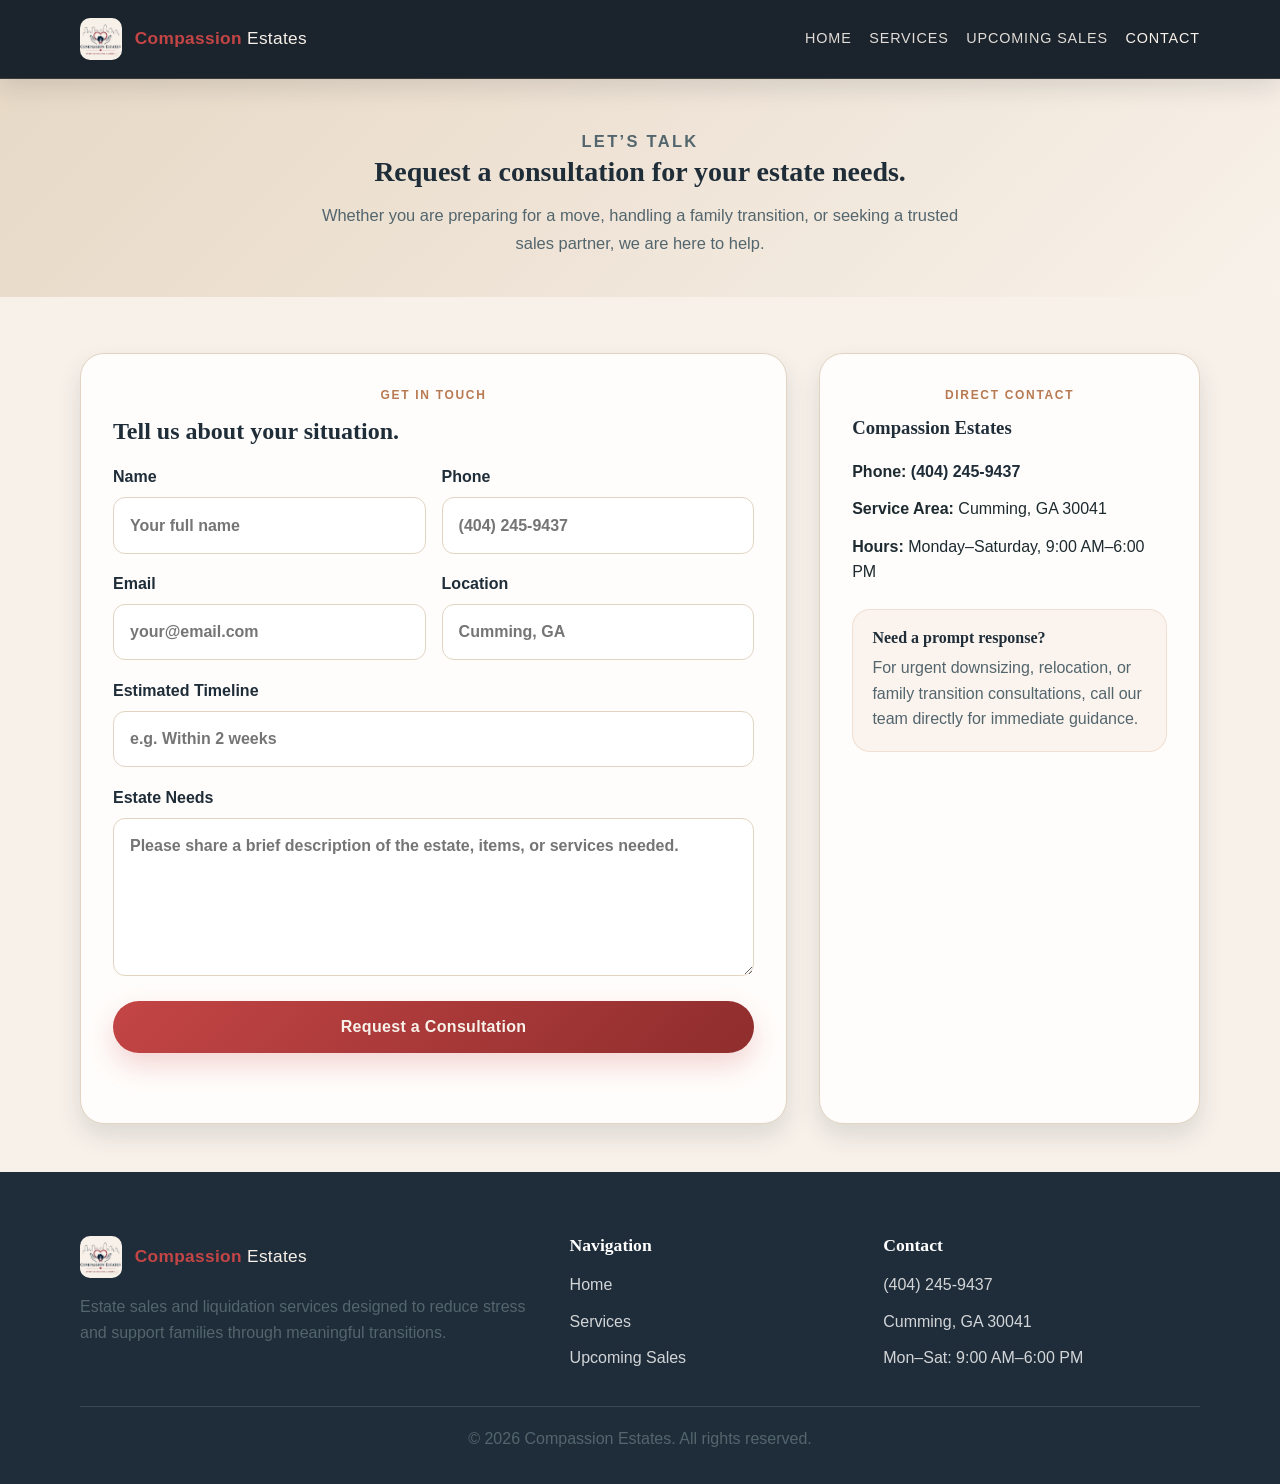
==== commit f3e9b3f1: "Use full color logo across site" ====
--- a/contact.html
+++ b/contact.html
@@ -15,8 +15,8 @@
     <header class="site-header">
       <div class="container header-inner">
         <a class="brand" href="index.html" aria-label="Compassion Estates home page">
-          <img src="images/Logo.jpg" alt="Compassion Estates logo" />
-          <span><strong>Compassion</strong> Estates</span>
+          <img src="images/Logo Flyer Full.jpg" alt="Compassion Estates logo" />
+          <span class="brand-name"><strong>Compassion</strong> Estates</span>
         </a>
 
         <button class="nav-toggle" aria-label="Toggle navigation" aria-expanded="false">
@@ -107,9 +107,9 @@
     <footer class="site-footer">
       <div class="container footer-grid">
         <div>
-          <a class="brand footer-brand" aria-label="Compassion Estates home page">
-            <img src="images/Logo.jpg" alt="Compassion Estates logo" />
-            <span><strong>Compassion</strong> Estates</span>
+          <a class="brand footer-brand" href="index.html" aria-label="Compassion Estates home page">
+            <img src="images/Logo Flyer Full.jpg" alt="Compassion Estates logo" />
+            <span class="brand-name"><strong>Compassion</strong> Estates</span>
           </a>
           <p>Estate sales and liquidation services designed to reduce stress and support families through meaningful transitions.</p>
         </div>
--- a/style.css
+++ b/style.css
@@ -1,18 +1,22 @@
 :root {
-  --bg: #f8f2ea;
-  --panel: #fffdf9;
-  --section-soft: #f1ebe3;
-  --deep-navy: #2d3e4f;
-  --navy: #3d5168;
-  --slate: #5a6b7a;
-  --warm: #c98c5d;
-  --gold: #d9b57d;
+  --bg: #f7f1ea;
+  --panel: #fffdfb;
+  --section-soft: #efe4d9;
+  --deep-navy: #1f2d39;
+  --navy: #2e4257;
+  --slate: #5f6975;
+  --warm: #b77a52;
+  --gold: #d4b07a;
   --sage: #dfe7e1;
-  --line: #d9d1c7;
-  --ink: #1e2b33;
-  --muted: #54656f;
+  --line: #e1d4c2;
+  --ink: #1d2a2f;
+  --muted: #53656d;
   --success: #2d6a4f;
   --danger: #b65252;
+  --gallery-red: #c44545;
+  --gallery-red-deep: #8f2d2d;
+  --luxury-ink: #1a2430;
+  --luxury-shadow: rgba(27, 35, 42, 0.14);
   --shadow: rgba(29, 42, 52, 0.12);
 }
 
@@ -68,9 +72,10 @@
   position: sticky;
   top: 0;
   z-index: 20;
-  background: rgba(45, 62, 79, 0.95);
-  backdrop-filter: blur(6px);
-  border-bottom: 1px solid rgba(255, 255, 255, 0.08);
+  background: rgba(18, 28, 36, 0.96);
+  backdrop-filter: blur(8px);
+  border-bottom: 1px solid rgba(212, 176, 122, 0.18);
+  box-shadow: 0 8px 24px rgba(18, 28, 36, 0.12);
 }
 
 .header-inner {
@@ -85,7 +90,7 @@
   display: inline-flex;
   align-items: center;
   gap: 0.8rem;
-  color: #fff;
+  color: var(--bg);
   font-size: 1.08rem;
   letter-spacing: 0.02em;
 }
@@ -93,10 +98,18 @@
 .brand img {
   width: 42px;
   height: 42px;
+  border: 0;
+  border-radius: 10px;
+  object-fit: cover;
+  background: var(--bg);
 }
 
 .brand strong {
-  color: #f7d8b5;
+  color: var(--gallery-red);
+}
+
+.brand .brand-name {
+  color: var(--bg);
 }
 
 .nav-links {
@@ -106,7 +119,7 @@
 }
 
 .nav-links a {
-  color: rgba(255, 255, 255, 0.85);
+  color: rgba(247, 241, 234, 0.9);
   font-size: 0.9rem;
   text-transform: uppercase;
   letter-spacing: 0.06em;
@@ -115,7 +128,7 @@
 
 .nav-links a:hover,
 .nav-links a.active {
-  color: #fff;
+  color: var(--bg);
 }
 
 .nav-toggle {
@@ -144,35 +157,53 @@
 }
 
 .btn-primary {
-  background: linear-gradient(135deg, var(--warm), #bd7453);
-  color: #fff;
-  box-shadow: 0 12px 28px rgba(201, 140, 93, 0.2);
+  background: linear-gradient(135deg, var(--gallery-red), var(--gallery-red-deep));
+  color: var(--bg);
+  box-shadow: 0 12px 28px rgba(196, 69, 69, 0.22);
 }
 
 .btn-secondary {
-  background: linear-gradient(135deg, var(--warm), #bb6a4c);
-  color: #fff;
+  background: linear-gradient(135deg, var(--gallery-red), var(--gallery-red-deep));
+  color: var(--bg);
   border: 1px solid transparent;
-  box-shadow: 0 12px 26px rgba(201, 140, 93, 0.22);
+  box-shadow: 0 12px 26px rgba(196, 69, 69, 0.22);
+}
+
+.photo-gallery-link:hover,
+.photo-gallery-link:focus-visible {
+  transform: none;
+  box-shadow: none;
+  cursor: default;
 }
 
 .hero {
-  background: linear-gradient(135deg, #2d3e4f 0%, #4f6279 100%);
+  background: linear-gradient(135deg, #1d2d39 0%, #38516a 45%, #516980 100%);
   color: white;
   padding: 5rem 0 4rem;
 }
 
 .hero-grid {
   display: grid;
-  grid-template-columns: 1.15fr 0.85fr;
+  grid-template-columns: 1fr;
   align-items: center;
-  gap: 3rem;
+  gap: 2.5rem;
+}
+
+.hero-copy,
+.hero-visual {
+  min-width: 0;
+}
+
+.hero-visual {
+  max-width: 980px;
+  width: 100%;
+  margin: 0 auto;
 }
 
 .eyebrow {
   display: inline-block;
   margin-bottom: 0.9rem;
-  color: #f4d8b6;
+  color: #e7c99a;
   font-size: 0.75rem;
   font-weight: 700;
   letter-spacing: 0.14em;
@@ -205,6 +236,33 @@
   padding: 1.25rem 1.35rem;
   box-shadow: 0 14px 30px rgba(15, 22, 31, 0.12);
   text-align: center;
+  display: block;
+}
+
+.hero-copy-block h1 {
+  font-size: clamp(2.2rem, 3vw, 3.2rem);
+  line-height: 1.1;
+  margin-bottom: 0.8rem;
+  color: #ffffff;
+}
+
+.hero-title-wrap {
+  margin-top: 0;
+  margin-bottom: 1.5rem;
+  text-align: center;
+}
+
+.hero-title-wrap h1 {
+  font-size: clamp(2.2rem, 3vw, 3.2rem);
+  line-height: 1.1;
+  margin: 0 auto;
+  color: var(--bg);
+  max-width: 760px;
+}
+
+.hero-actions-title {
+  justify-content: center;
+  margin: 1rem 0 0;
 }
 
 .hero-copy-block p {
@@ -229,8 +287,8 @@
 
 .gallery-toggle {
   border: 1px solid rgba(255, 255, 255, 0.35);
-  background: rgba(255, 255, 255, 0.06);
-  color: #fff;
+  background: var(--bg);
+  color: var(--deep-navy);
   border-radius: 999px;
   padding: 0.8rem 1.2rem;
   font-weight: 700;
@@ -240,7 +298,7 @@
 }
 
 .gallery-toggle:hover {
-  background: rgba(255, 255, 255, 0.12);
+  background: #f3e9df;
   transform: translateY(-1px);
 }
 
@@ -268,12 +326,44 @@
   border-radius: 28px;
   overflow: hidden;
   box-shadow: 0 28px 56px rgba(0, 0, 0, 0.25);
+  background: rgba(255, 255, 255, 0.04);
+  padding: 1rem;
+  display: block;
+}
+
+.hero-photo-row {
+  display: grid;
+  grid-template-columns: minmax(0, 1.43fr) minmax(0, 0.75fr);
+  gap: 1.25rem;
+  align-items: stretch;
+  width: 100%;
+}
+
+.hero-image-frame {
+  min-width: 0;
+  overflow: hidden;
+  border-radius: 18px;
+  background: rgba(255, 255, 255, 0.04);
+}
+
+.flyer-frame {
+  aspect-ratio: 1.43 / 1;
+}
+
+.owner-frame {
+  aspect-ratio: 0.75 / 1;
 }
 
 .hero-visual img {
+  display: block;
   width: 100%;
-  height: 620px;
-  object-fit: cover;
+  height: 100%;
+  object-fit: contain;
+}
+
+.hero-image {
+  object-fit: contain;
+  background: #fffdfb;
 }
 
 .section {
@@ -300,16 +390,152 @@
 
 .gallery-item {
   background: var(--panel);
-  border: 1px solid var(--line);
+  border: 1px solid rgba(212, 176, 122, 0.28);
   border-radius: 18px;
   overflow: hidden;
   box-shadow: 0 18px 30px rgba(29, 42, 52, 0.08);
 }
 
-.gallery-item img {
+.event-gallery-item {
+  display: flex;
+  flex-direction: column;
+  padding: 0;
+  grid-column: span 2;
+}
+
+.event-card-header {
+  display: flex;
+  flex-direction: column;
+  align-items: center;
+  justify-content: center;
+  text-align: center;
+  padding: 1.05rem 1rem 0.7rem;
+  border-bottom: 1px solid rgba(212, 176, 122, 0.18);
+}
+
+.event-label {
+  margin-bottom: 0.25rem;
+  font-size: 0.7rem;
+  font-weight: 700;
+  letter-spacing: 0.12em;
+  text-transform: uppercase;
+  color: var(--warm);
+}
+
+.event-card-header h3 {
+  color: var(--deep-navy);
+  font-size: 1.1rem;
+  line-height: 1.3;
+  text-align: center;
+}
+
+.event-carousel {
+  position: relative;
+  display: block;
+}
+
+.carousel-viewport {
+  position: relative;
   width: 100%;
-  height: 260px;
+  aspect-ratio: 1 / 1;
+  border-radius: 0;
+  overflow: hidden;
+  background: #f3eee9;
+  border: 0;
+}
+
+.carousel-slide {
+  position: absolute;
+  inset: 0;
+  opacity: 0;
+  pointer-events: none;
+  transition: opacity 0.25s ease;
+}
+
+.carousel-slide.is-active {
+  opacity: 1;
+  pointer-events: auto;
+}
+
+.carousel-slide img {
+  width: 100%;
+  height: 100%;
   object-fit: cover;
+  display: block;
+  transform: scale(1.18);
+  transform-origin: center center;
+}
+
+.carousel-btn {
+  position: absolute;
+  top: 50%;
+  z-index: 1;
+  border: none;
+  background: var(--bg);
+  color: var(--deep-navy);
+  width: 42px;
+  height: 42px;
+  border-radius: 50%;
+  font-size: 1.8rem;
+  line-height: 1;
+  cursor: pointer;
+  box-shadow: 0 10px 24px rgba(29, 42, 52, 0.08);
+  transform: translateY(-50%);
+}
+
+.carousel-prev {
+  left: 0.7rem;
+}
+
+.carousel-next {
+  right: 0.7rem;
+}
+
+.carousel-btn:hover {
+  background: #f2e6da;
+}
+
+.carousel-dots {
+  display: flex;
+  justify-content: center;
+  gap: 0.5rem;
+  padding: 0 0.9rem 0.9rem;
+}
+
+.dot {
+  width: 10px;
+  height: 10px;
+  border-radius: 50%;
+  border: none;
+  background: rgba(31, 45, 57, 0.22);
+  cursor: pointer;
+}
+
+.dot.is-active {
+  background: var(--gallery-red);
+}
+
+.placeholder-item {
+  display: flex;
+  align-items: center;
+  justify-content: center;
+  min-height: 340px;
+  background: linear-gradient(180deg, #f9f3ee 0%, #f2eae1 100%);
+  border: 1px dashed rgba(212, 176, 122, 0.6);
+}
+
+.placeholder-card {
+  display: grid;
+  place-items: center;
+  width: 82%;
+  height: 82%;
+  border-radius: 18px;
+  border: 1px dashed rgba(31, 45, 57, 0.25);
+  color: rgba(31, 45, 57, 0.55);
+  font-weight: 700;
+  letter-spacing: 0.08em;
+  text-transform: uppercase;
+  text-align: center;
 }
 
 .gallery-item figcaption {
@@ -339,11 +565,11 @@
 }
 
 .info-card {
-  background: var(--panel);
-  border: 1px solid var(--line);
+  background: linear-gradient(180deg, #fffdfb 0%, #f8f2eb 100%);
+  border: 1px solid rgba(212, 176, 122, 0.26);
   border-radius: 22px;
   padding: 2rem 1.5rem;
-  box-shadow: 0 12px 28px var(--shadow);
+  box-shadow: 0 14px 32px rgba(29, 42, 52, 0.08);
 }
 
 .icon-wrap {
@@ -393,8 +619,8 @@
 }
 
 .info-panel {
-  background: var(--panel);
-  border: 1px solid var(--line);
+  background: linear-gradient(180deg, #fffdfb 0%, #f5efe8 100%);
+  border: 1px solid rgba(212, 176, 122, 0.28);
   border-radius: 24px;
   padding: 2rem;
   box-shadow: 0 18px 30px rgba(45, 62, 79, 0.08);
@@ -408,7 +634,7 @@
 
 .check-list li {
   position: relative;
-  padding-left: 2rem;
+  padding-left: 2.8rem;
   color: var(--ink);
   font-weight: 600;
 }
@@ -492,7 +718,8 @@
 .services-page .narrow {
   width: min(100%, 760px);
   max-width: 760px;
-  margin: 0 auto 0 1.5rem;
+  margin: 0 auto;
+  text-align: center;
 }
 
 .services-page .eyebrow {
@@ -511,7 +738,15 @@
   max-width: 650px;
   font-size: 1.03rem;
   line-height: 1.7;
-  margin: 0;
+  margin: 0 auto;
+}
+
+.services-page .hero-block-copy {
+  display: block;
+  width: min(100%, 760px);
+  max-width: 760px;
+  margin: 0 auto;
+  text-align: left;
 }
 
 .services-page .section {
@@ -521,12 +756,14 @@
 .services-page .section-header {
   width: min(100%, 760px);
   margin: 0 auto 2rem;
+  text-align: center;
 }
 
 .services-page .section-header h2 {
-  font-size: 1.75rem;
+  font-size: clamp(2.1rem, 3vw, 3rem);
   line-height: 1.2;
   margin: 0;
+  text-align: center;
 }
 
 .services-page .timeline {
@@ -535,24 +772,46 @@
 }
 
 .services-page .two-column {
+  width: min(100%, 980px);
+  max-width: 980px;
+  margin: 0 auto;
+  display: block;
+  gap: 0;
+}
+
+.services-page .services-copy-block {
   width: min(100%, 760px);
-  margin: 0 auto;
-  gap: 1.5rem;
-  align-items: start;
-}
-
-.services-page .two-column h2 {
-  font-size: clamp(2rem, 3vw, 2.6rem);
+  margin: 0 auto 1.25rem;
+  text-align: center;
+}
+
+.services-page .services-copy-block .eyebrow {
+  display: block;
+  text-align: center;
+}
+
+.services-page .services-heading-block {
+  display: block;
+  width: min(100%, 760px);
+  margin: 0 auto 0.75rem;
+  font-size: clamp(1.9rem, 2.1vw, 2.4rem);
   line-height: 1.2;
-  margin-bottom: 0.75rem;
-}
-
-.services-page .two-column p {
+  text-align: center;
+  white-space: nowrap;
+}
+
+.services-page .services-copy-text {
+  display: block;
+  width: min(100%, 760px);
+  margin: 0;
   font-size: 1.03rem;
   line-height: 1.7;
+  text-align: left;
 }
 
 .services-page .info-panel {
+  width: min(100%, 760px);
+  margin: 0 auto;
   padding: 1.5rem 1.5rem 1.35rem;
 }
 
@@ -572,26 +831,31 @@
 .sales-page .narrow {
   width: min(100%, 760px);
   max-width: 760px;
-  margin: 0 auto 0 1.5rem;
+  margin: 0 auto;
+  text-align: center;
 }
 
 .sales-page .eyebrow {
+  display: block;
   margin-bottom: 0.8rem;
   font-size: 0.75rem;
   letter-spacing: 0.14em;
+  text-align: center;
 }
 
 .sales-page .page-hero h1 {
   font-size: 1.75rem;
   line-height: 1.2;
   margin-bottom: 0.8rem;
+  text-align: center;
 }
 
 .sales-page .page-hero p {
   max-width: 650px;
   font-size: 1.03rem;
   line-height: 1.7;
-  margin: 0;
+  margin: 0 auto;
+  text-align: center;
 }
 
 .sales-page .section {
@@ -625,26 +889,31 @@
 .contact-page .narrow {
   width: min(100%, 760px);
   max-width: 760px;
-  margin: 0 auto 0 1.5rem;
+  margin: 0 auto;
+  text-align: center;
 }
 
 .contact-page .eyebrow {
+  display: block;
   margin-bottom: 0.8rem;
   font-size: 0.75rem;
   letter-spacing: 0.14em;
+  text-align: center;
 }
 
 .contact-page .page-hero h1 {
   font-size: 1.75rem;
   line-height: 1.2;
   margin-bottom: 0.8rem;
+  text-align: center;
 }
 
 .contact-page .page-hero p {
   max-width: 650px;
   font-size: 1.03rem;
   line-height: 1.7;
-  margin: 0;
+  margin: 0 auto;
+  text-align: center;
 }
 
 .contact-page .section {
@@ -661,11 +930,11 @@
   grid-template-columns: 80px 1fr;
   gap: 1.25rem;
   align-items: start;
-  background: var(--panel);
-  border: 1px solid var(--line);
+  background: linear-gradient(180deg, #fffdfb 0%, #f6efe7 100%);
+  border: 1px solid rgba(212, 176, 122, 0.24);
   border-radius: 22px;
   padding: 1.5rem;
-  box-shadow: 0 10px 20px var(--shadow);
+  box-shadow: 0 12px 28px rgba(29, 42, 52, 0.08);
 }
 
 .timeline-number {
@@ -958,9 +1227,10 @@
     grid-template-columns: repeat(2, minmax(0, 1fr));
   }
 
-  .hero-visual img {
-    height: 440px;
+  .photo-gallery {
+    grid-template-columns: repeat(2, minmax(0, 1fr));
   }
+
 }
 
 @media (max-width: 700px) {
@@ -987,7 +1257,8 @@
   }
 
   .three-up,
-  .form-row {
+  .form-row,
+  .photo-gallery {
     grid-template-columns: 1fr;
   }
 
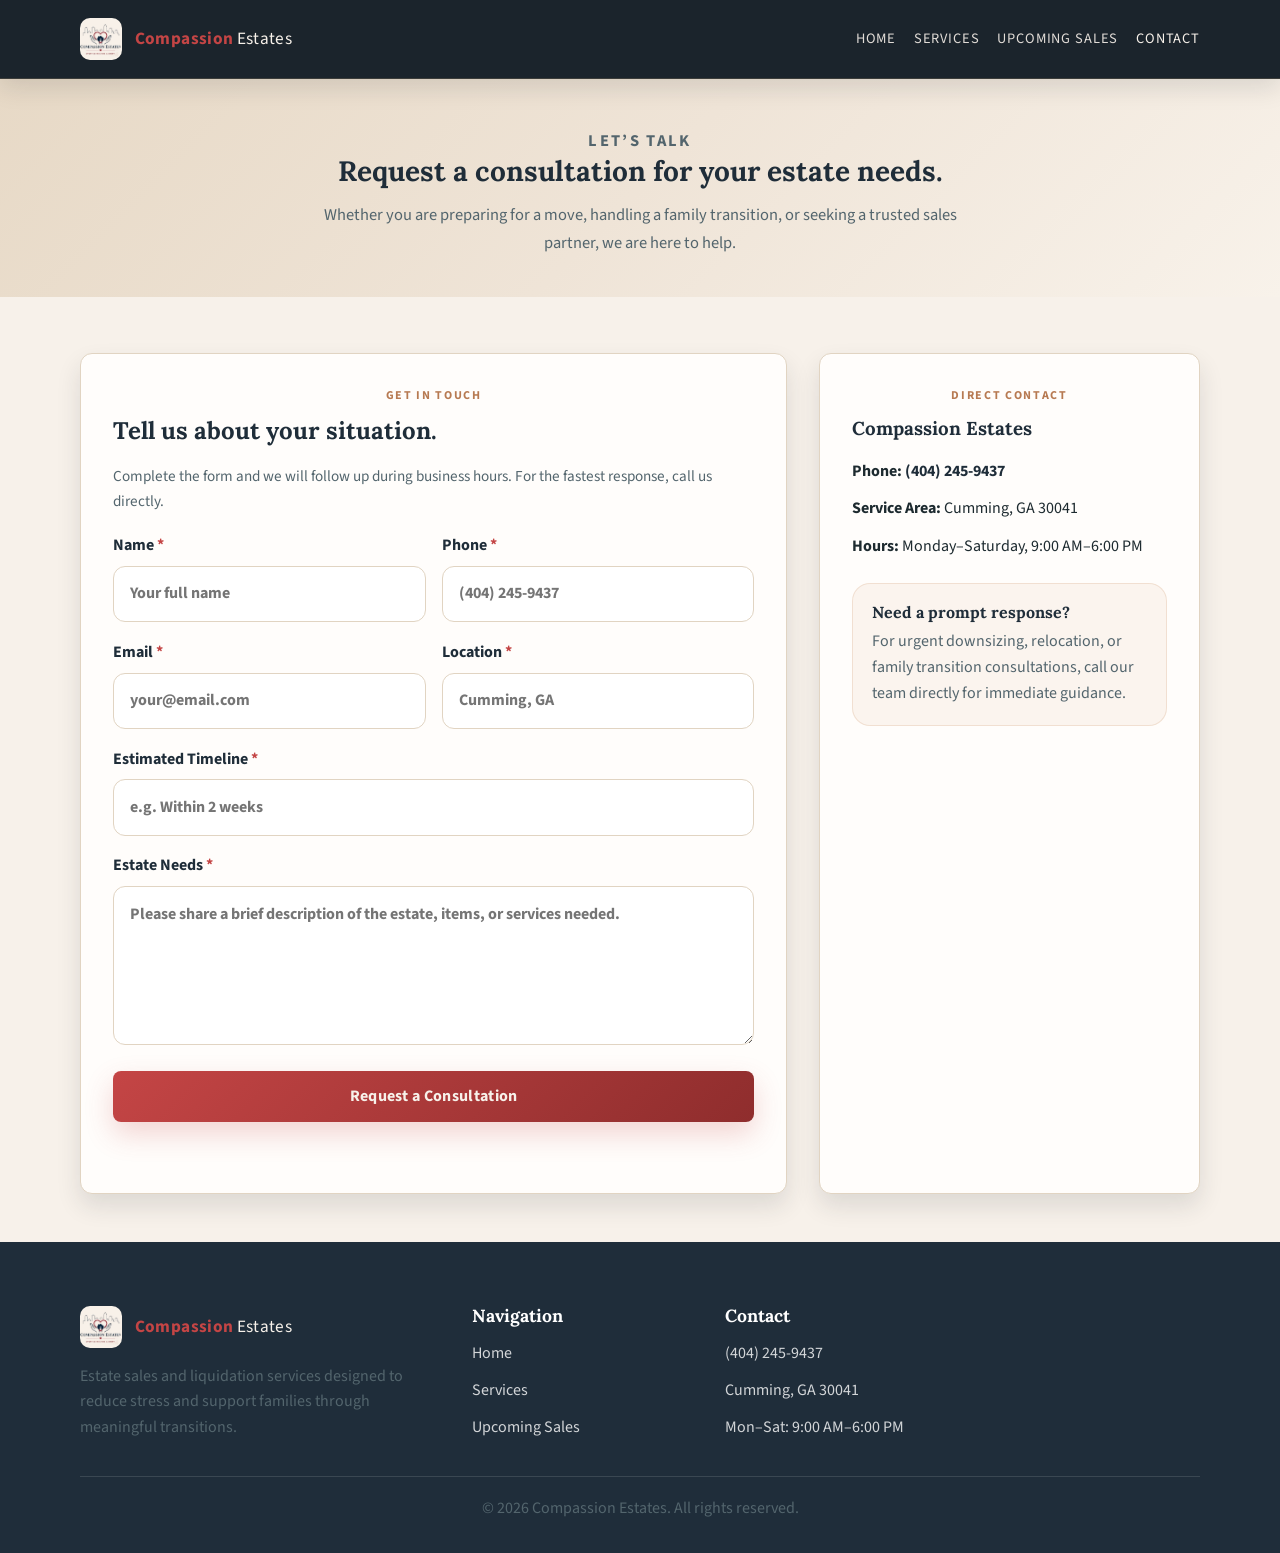
==== commit 5a58bf22: "Improve site styling and accessibility" ====
--- a/contact.html
+++ b/contact.html
@@ -3,6 +3,9 @@
   <head>
     <meta charset="UTF-8" />
     <meta name="viewport" content="width=device-width, initial-scale=1.0" />
+    <link rel="preconnect" href="https://fonts.googleapis.com" />
+    <link rel="preconnect" href="https://fonts.gstatic.com" crossorigin />
+    <link href="https://fonts.googleapis.com/css2?family=Lora:wght@500;600;700&family=Source+Sans+3:wght@400;600;700&display=swap" rel="stylesheet" />
     <meta
       name="description"
       content="Request a compassionate consultation with Compassion Estates for estate sales, downsizing, and liquidation support in Cumming, GA."
@@ -48,37 +51,38 @@
           <div class="contact-panel">
             <p class="eyebrow accent">Get in touch</p>
             <h2>Tell us about your situation.</h2>
-            <form id="contact-form" novalidate>
+            <form id="contact-form" aria-describedby="form-help">
+              <p id="form-help" class="form-help">Complete the form and we will follow up during business hours. For the fastest response, call us directly.</p>
               <div class="form-row">
                 <label>
-                  Name
-                  <input type="text" name="name" placeholder="Your full name" />
+                  Name <span aria-hidden="true">*</span>
+                  <input type="text" name="name" placeholder="Your full name" autocomplete="name" required />
                 </label>
                 <label>
-                  Phone
-                  <input type="tel" name="phone" placeholder="(404) 245-9437" />
+                  Phone <span aria-hidden="true">*</span>
+                  <input type="tel" name="phone" placeholder="(404) 245-9437" autocomplete="tel" required />
                 </label>
               </div>
 
               <div class="form-row">
                 <label>
-                  Email
-                  <input type="email" name="email" placeholder="your@email.com" />
+                  Email <span aria-hidden="true">*</span>
+                  <input type="email" name="email" placeholder="your@email.com" autocomplete="email" required />
                 </label>
                 <label>
-                  Location
-                  <input type="text" name="location" placeholder="Cumming, GA" />
+                  Location <span aria-hidden="true">*</span>
+                  <input type="text" name="location" placeholder="Cumming, GA" autocomplete="address-level2" required />
                 </label>
               </div>
 
               <label>
-                Estimated Timeline
-                <input type="text" name="timeline" placeholder="e.g. Within 2 weeks" />
+                Estimated Timeline <span aria-hidden="true">*</span>
+                <input type="text" name="timeline" placeholder="e.g. Within 2 weeks" required />
               </label>
 
               <label>
-                Estate Needs
-                <textarea name="description" rows="5" placeholder="Please share a brief description of the estate, items, or services needed."></textarea>
+                Estate Needs <span aria-hidden="true">*</span>
+                <textarea name="description" rows="5" placeholder="Please share a brief description of the estate, items, or services needed." required></textarea>
               </label>
 
               <button type="submit" class="btn btn-primary btn-wide">Request a Consultation</button>
--- a/style.css
+++ b/style.css
@@ -34,7 +34,7 @@
   margin: 0;
   background: var(--bg);
   color: var(--ink);
-  font-family: "Segoe UI", Arial, sans-serif;
+  font-family: "Source Sans 3", "Segoe UI", Arial, sans-serif;
   line-height: 1.6;
 }
 
@@ -145,7 +145,7 @@
   display: inline-flex;
   align-items: center;
   justify-content: center;
-  border-radius: 999px;
+  border-radius: 8px;
   padding: 0.8rem 1.5rem;
   font-weight: 700;
   letter-spacing: 0.02em;
@@ -216,7 +216,7 @@
 
 .hero h1,
 h1, h2, h3, h4 {
-  font-family: Georgia, "Times New Roman", serif;
+  font-family: "Lora", Georgia, "Times New Roman", serif;
   line-height: 1.12;
 }
 
@@ -260,6 +260,13 @@
   max-width: 760px;
 }
 
+.hero-lede {
+  max-width: 680px;
+  margin: 1rem auto 0;
+  color: rgba(255, 255, 255, 0.82);
+  font-size: 1.12rem;
+}
+
 .hero-actions-title {
   justify-content: center;
   margin: 1rem 0 0;
@@ -287,18 +294,15 @@
 
 .gallery-toggle {
   border: 1px solid rgba(255, 255, 255, 0.35);
-  background: var(--bg);
-  color: var(--deep-navy);
-  border-radius: 999px;
+  background: transparent;
+  color: white;
   padding: 0.8rem 1.2rem;
-  font-weight: 700;
-  letter-spacing: 0.04em;
   cursor: pointer;
   transition: background 0.2s ease, transform 0.2s ease;
 }
 
 .gallery-toggle:hover {
-  background: #f3e9df;
+  background: rgba(255, 255, 255, 0.12);
   transform: translateY(-1px);
 }
 
@@ -317,7 +321,7 @@
 }
 
 .trust-list li::before {
-  content: "✓";
+  content: "\2713";
   color: #f4d8b6;
   margin-right: 0.6rem;
 }
@@ -462,7 +466,7 @@
   height: 100%;
   object-fit: cover;
   display: block;
-  transform: scale(1.18);
+  transform: none;
   transform-origin: center center;
 }
 
@@ -513,6 +517,30 @@
 
 .dot.is-active {
   background: var(--gallery-red);
+}
+
+.carousel-slide img,
+[data-lightbox] {
+  cursor: zoom-in;
+}
+
+.gallery-empty-state {
+  margin-top: 1.5rem;
+  padding: 1.75rem;
+  border: 1px dashed rgba(212, 176, 122, 0.6);
+  border-radius: 12px;
+  background: linear-gradient(180deg, #f9f3ee 0%, #f2eae1 100%);
+  text-align: center;
+}
+
+.gallery-empty-state h3 {
+  margin-bottom: 0.5rem;
+  color: var(--deep-navy);
+}
+
+.gallery-empty-state p {
+  margin-bottom: 1rem;
+  color: var(--muted);
 }
 
 .placeholder-item {
@@ -567,7 +595,7 @@
 .info-card {
   background: linear-gradient(180deg, #fffdfb 0%, #f8f2eb 100%);
   border: 1px solid rgba(212, 176, 122, 0.26);
-  border-radius: 22px;
+  border-radius: 12px;
   padding: 2rem 1.5rem;
   box-shadow: 0 14px 32px rgba(29, 42, 52, 0.08);
 }
@@ -621,7 +649,7 @@
 .info-panel {
   background: linear-gradient(180deg, #fffdfb 0%, #f5efe8 100%);
   border: 1px solid rgba(212, 176, 122, 0.28);
-  border-radius: 24px;
+  border-radius: 12px;
   padding: 2rem;
   box-shadow: 0 18px 30px rgba(45, 62, 79, 0.08);
 }
@@ -640,7 +668,7 @@
 }
 
 .check-list li::before {
-  content: "•";
+  content: "\2022";
   position: absolute;
   left: 0;
   top: 0;
@@ -797,7 +825,6 @@
   font-size: clamp(1.9rem, 2.1vw, 2.4rem);
   line-height: 1.2;
   text-align: center;
-  white-space: nowrap;
 }
 
 .services-page .services-copy-text {
@@ -964,7 +991,7 @@
   overflow: hidden;
   background: var(--panel);
   border: 1px solid var(--line);
-  border-radius: 24px;
+  border-radius: 12px;
   box-shadow: 0 12px 24px var(--shadow);
 }
 
@@ -1006,7 +1033,7 @@
 }
 
 .sale-body li::before {
-  content: "•";
+  content: "\2022";
   color: var(--warm);
   margin-right: 0.55rem;
 }
@@ -1015,7 +1042,7 @@
   margin-top: 2rem;
   background: var(--panel);
   border: 1px solid var(--line);
-  border-radius: 22px;
+  border-radius: 12px;
   padding: 2rem;
   text-align: center;
 }
@@ -1036,7 +1063,7 @@
 .info-panel {
   background: var(--panel);
   border: 1px solid var(--line);
-  border-radius: 24px;
+  border-radius: 12px;
   padding: 2rem;
   box-shadow: 0 12px 24px var(--shadow);
 }
@@ -1058,6 +1085,16 @@
   margin-bottom: 1.1rem;
   color: var(--deep-navy);
   font-weight: 700;
+}
+
+#contact-form label > span {
+  color: var(--gallery-red);
+}
+
+.form-help {
+  margin-bottom: 1.25rem;
+  color: var(--muted);
+  font-size: 0.95rem;
 }
 
 #contact-form input,
@@ -1077,6 +1114,12 @@
   border-color: rgba(201, 140, 93, 0.6);
 }
 
+#contact-form input[aria-invalid="true"],
+#contact-form textarea[aria-invalid="true"] {
+  border-color: var(--danger);
+  background: #fff8f7;
+}
+
 textarea {
   resize: vertical;
   min-height: 120px;
@@ -1100,6 +1143,10 @@
 
 .form-message.success {
   color: var(--success);
+}
+
+.form-message.notice {
+  color: var(--warm);
 }
 
 .detail-list {
@@ -1135,7 +1182,7 @@
 
 .footer-grid {
   display: grid;
-  grid-template-columns: 1.3fr 0.8fr 0.9fr;
+  grid-template-columns: 1.3fr repeat(3, 0.8fr);
   gap: 2rem;
   padding-bottom: 2.2rem;
 }
@@ -1184,9 +1231,20 @@
 .lightbox img {
   max-width: min(900px, 90vw);
   max-height: 75vh;
-  border-radius: 18px;
+  border-radius: 12px;
   object-fit: cover;
   box-shadow: 0 25px 50px rgba(0, 0, 0, 0.35);
+}
+
+.lightbox figure {
+  margin: 0;
+  text-align: center;
+}
+
+.lightbox figcaption {
+  max-width: 720px;
+  margin: 1rem auto 0;
+  color: white;
 }
 
 .lightbox p {
@@ -1206,12 +1264,47 @@
   right: 1.6rem;
   width: 42px;
   height: 42px;
-  border-radius: 50%;
+  border-radius: 8px;
   border: none;
   background: rgba(255,255,255,0.14);
   color: white;
   font-size: 2rem;
   cursor: pointer;
+}
+
+.sr-only {
+  position: absolute;
+  width: 1px;
+  height: 1px;
+  padding: 0;
+  margin: -1px;
+  overflow: hidden;
+  clip: rect(0, 0, 0, 0);
+  white-space: nowrap;
+  border: 0;
+}
+
+a:focus-visible,
+button:focus-visible,
+input:focus-visible,
+textarea:focus-visible,
+[tabindex="0"]:focus-visible {
+  outline: 3px solid var(--gold);
+  outline-offset: 3px;
+}
+
+@media (prefers-reduced-motion: reduce) {
+  html {
+    scroll-behavior: auto;
+  }
+
+  *,
+  *::before,
+  *::after {
+    transition-duration: 0.01ms !important;
+    animation-duration: 0.01ms !important;
+    animation-iteration-count: 1 !important;
+  }
 }
 
 @media (max-width: 900px) {
@@ -1249,7 +1342,7 @@
     padding: 1rem;
     background: rgba(45, 62, 79, 0.98);
     border: 1px solid rgba(255,255,255,0.08);
-    border-radius: 0 0 18px 18px;
+    border-radius: 0 0 8px 8px;
   }
 
   .nav-links.is-open {
